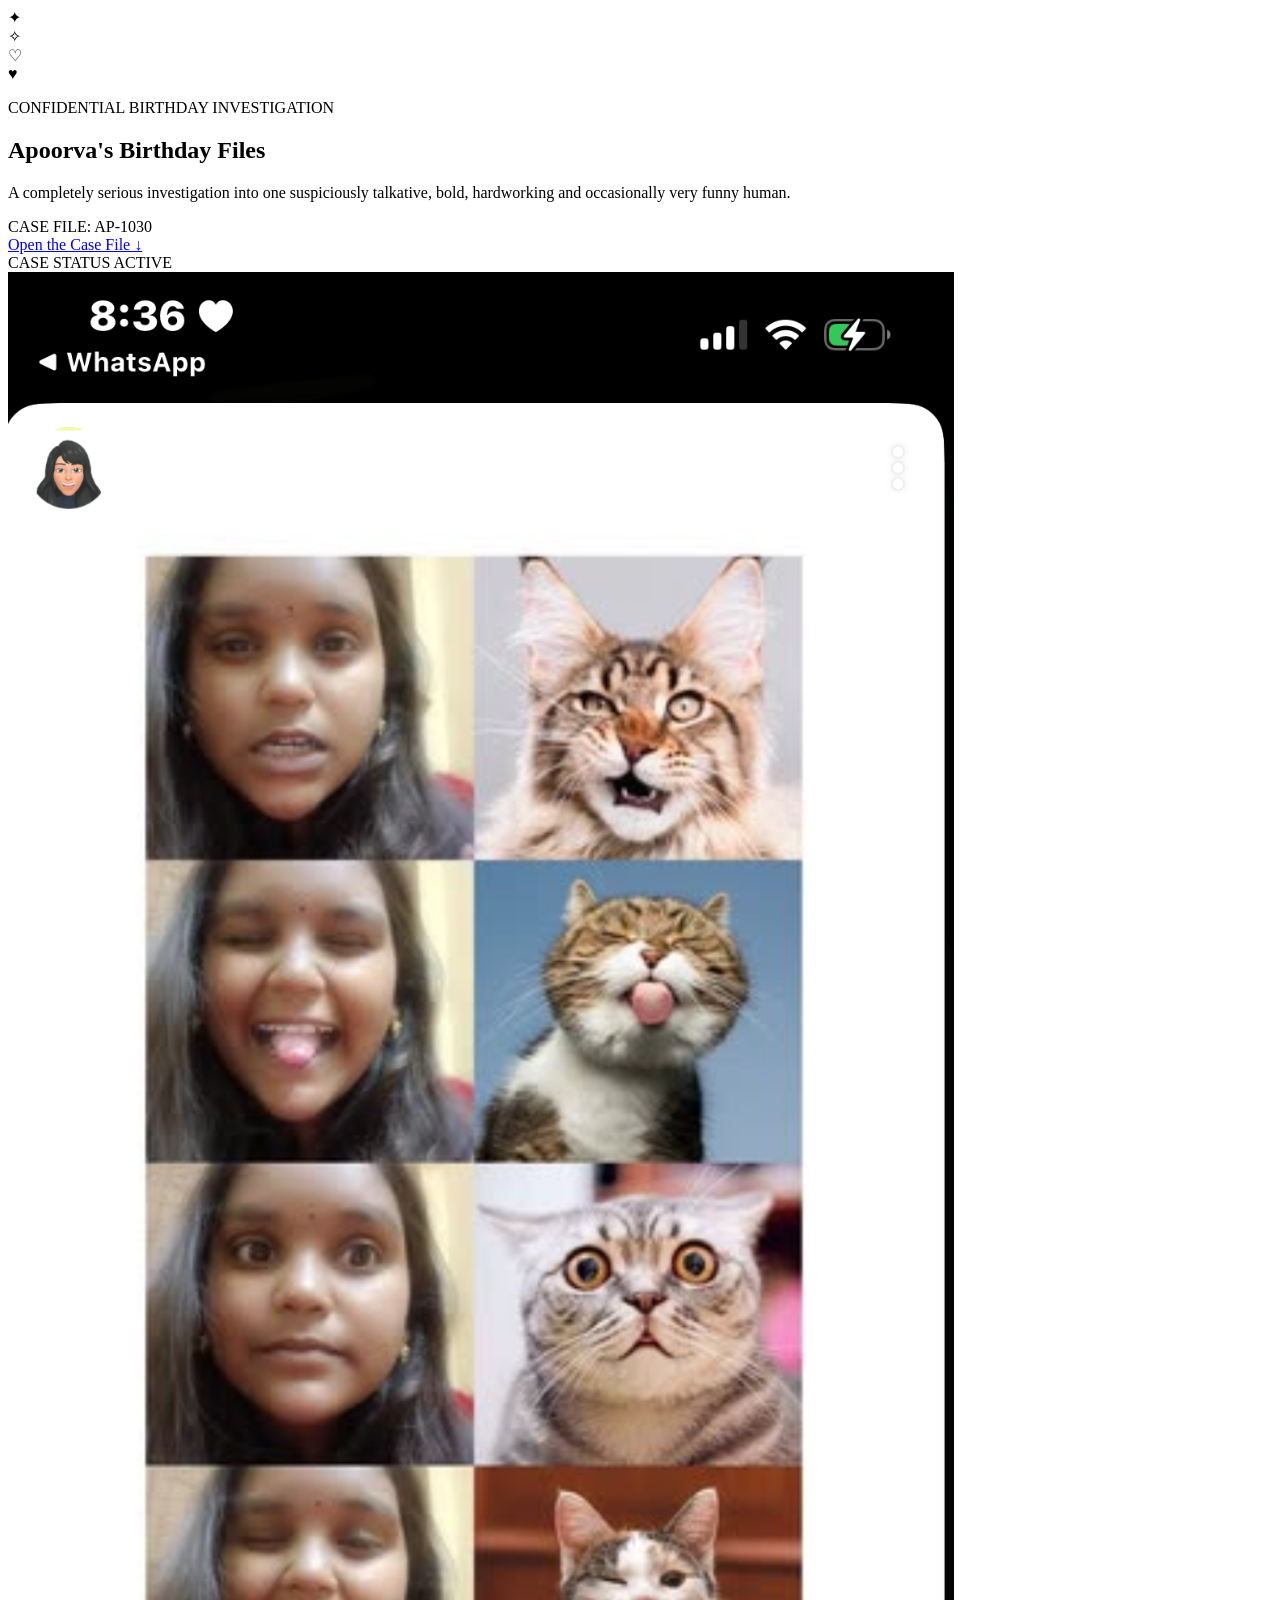
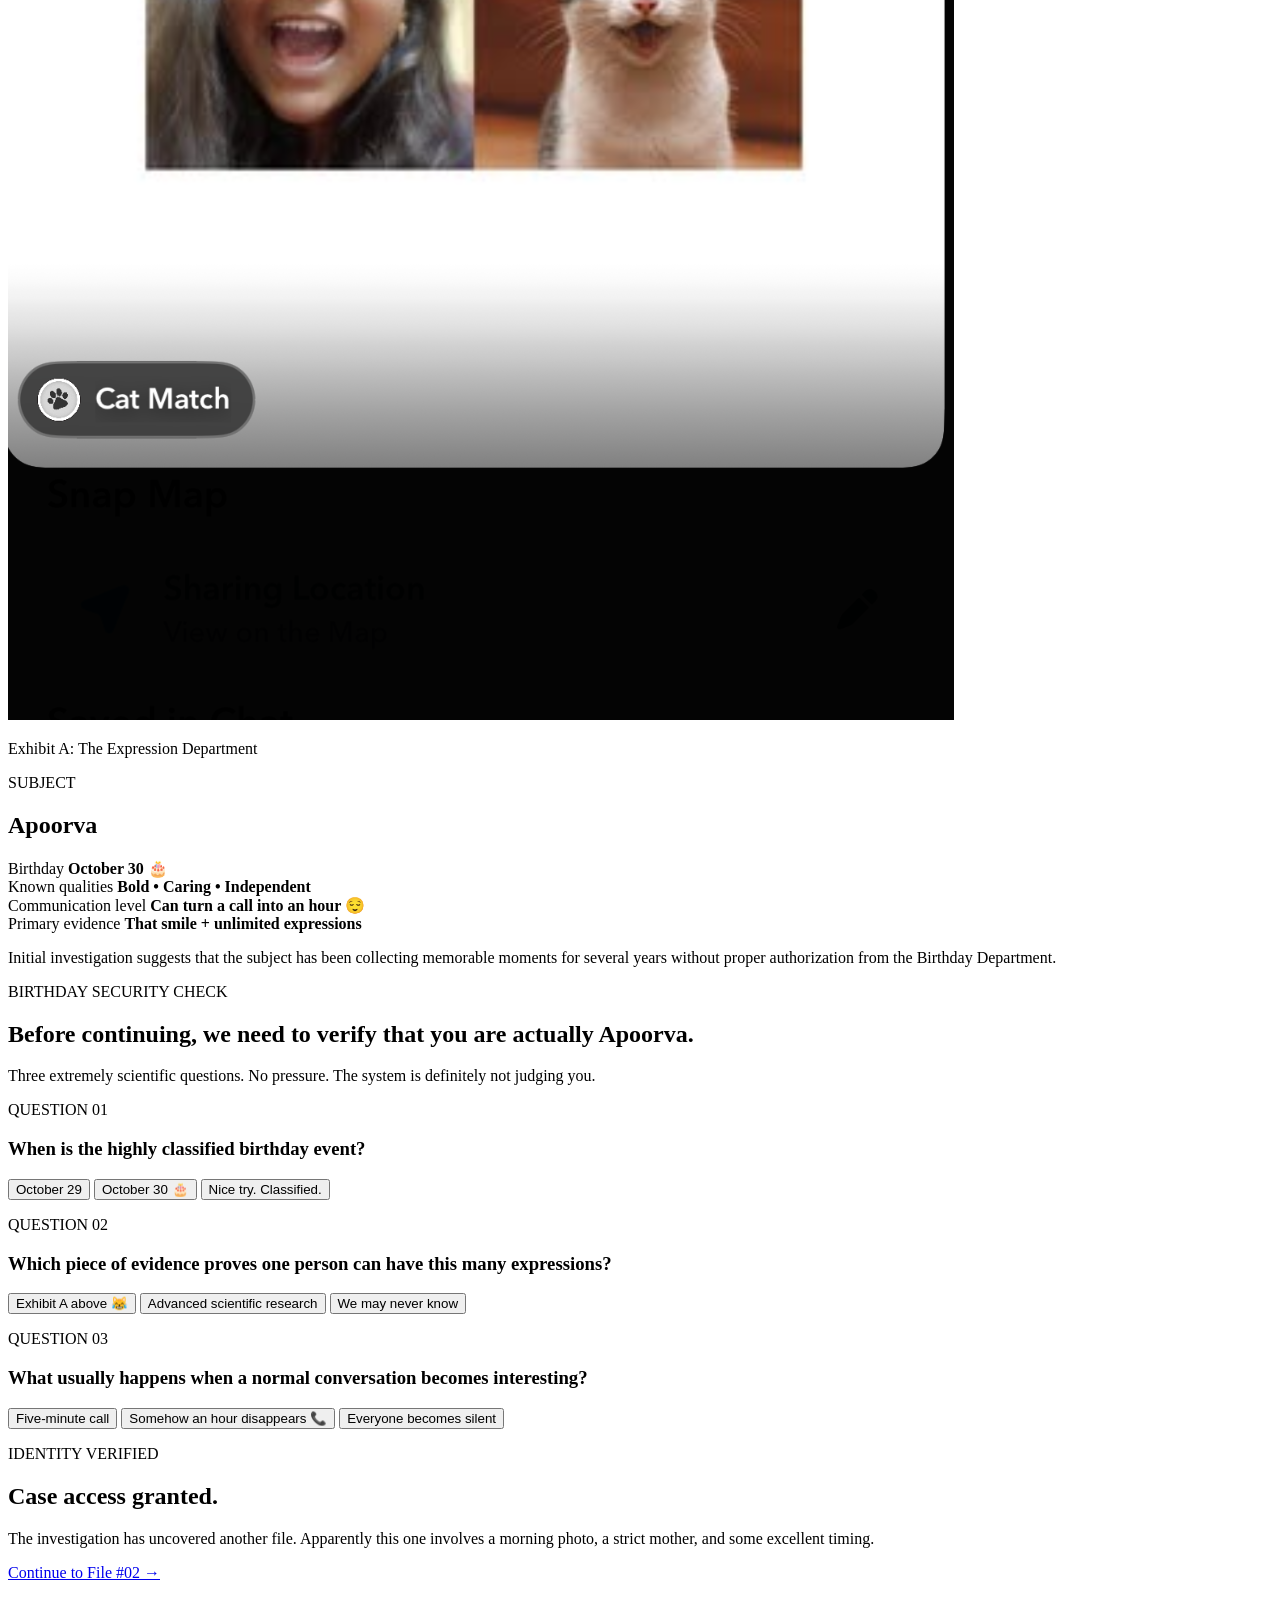
==== index.html @ f9c8892a "Create birthday surprise webpage for Apoorva This HTML file serves as a birthday surprise webpage fo" ====
<!DOCTYPE html>
<html lang="en">
<head>
  <meta charset="UTF-8">
  <meta name="viewport" content="width=device-width, initial-scale=1.0">
  <meta name="description" content="A birthday surprise for Apoorva">
  <title>Apoorva's Birthday Files</title>

  <link rel="stylesheet" href="css/style.css">
</head>

<body class="page-home">

  <!-- Floating background decorations -->
  <div class="floating-shape star star-1">✦</div>
  <div class="floating-shape star star-2">✧</div>
  <div class="floating-shape heart heart-1">♡</div>
  <div class="floating-shape heart heart-2">♥</div>

  <main class="page-wrapper">

    <!-- Intro -->
    <section class="hero">

      <p class="eyebrow">CONFIDENTIAL BIRTHDAY INVESTIGATION</p>

      <h1>
        Apoorva's
        <span>Birthday Files</span>
      </h1>

      <p class="hero-text">
        A completely serious investigation into one suspiciously
        talkative, bold, hardworking and occasionally very funny human.
      </p>

      <div class="case-number">
        CASE FILE: AP-1030
      </div>

      <a href="#case-start" class="primary-button">
        Open the Case File ↓
      </a>

    </section>


    <!-- Case card -->
    <section id="case-start" class="case-section">

      <div class="case-card">

        <div class="case-header">
          <span>CASE STATUS</span>
          <span class="status-badge">ACTIVE</span>
        </div>

        <div class="case-grid">

          <div class="evidence-photo">

            <div class="tape tape-left"></div>

            <img
              src="images/funny-expressions.png"
              alt="A collection of Apoorva's funny expressions"
            >

            <p class="photo-caption">
              Exhibit A: The Expression Department
            </p>

          </div>

          <div class="case-details">

            <p class="small-label">SUBJECT</p>
            <h2>Apoorva</h2>

            <div class="detail-row">
              <span>Birthday</span>
              <strong>October 30 🎂</strong>
            </div>

            <div class="detail-row">
              <span>Known qualities</span>
              <strong>Bold • Caring • Independent</strong>
            </div>

            <div class="detail-row">
              <span>Communication level</span>
              <strong>Can turn a call into an hour 😌</strong>
            </div>

            <div class="detail-row">
              <span>Primary evidence</span>
              <strong>That smile + unlimited expressions</strong>
            </div>

            <p class="case-note">
              Initial investigation suggests that the subject has been
              collecting memorable moments for several years without
              proper authorization from the Birthday Department.
            </p>

          </div>

        </div>

      </div>

    </section>


    <!-- Quiz -->
    <section class="quiz-section">

      <div class="section-heading">

        <p class="eyebrow">BIRTHDAY SECURITY CHECK</p>

        <h2>
          Before continuing, we need to verify that you are actually Apoorva.
        </h2>

        <p>
          Three extremely scientific questions. No pressure. The system is
          definitely not judging you.
        </p>

      </div>


      <!-- Question 1 -->
      <article class="question-card" data-question="1">

        <p class="question-number">QUESTION 01</p>

        <h3>When is the highly classified birthday event?</h3>

        <div class="answers">

          <button class="answer-btn" data-correct="false">
            October 29
          </button>

          <button class="answer-btn" data-correct="true">
            October 30 🎂
          </button>

          <button class="answer-btn" data-correct="false">
            Nice try. Classified.
          </button>

        </div>

        <p class="answer-response" aria-live="polite"></p>

      </article>


      <!-- Question 2 -->
      <article class="question-card" data-question="2">

        <p class="question-number">QUESTION 02</p>

        <h3>
          Which piece of evidence proves one person can have
          this many expressions?
        </h3>

        <div class="answers">

          <button class="answer-btn" data-correct="true">
            Exhibit A above 😹
          </button>

          <button class="answer-btn" data-correct="false">
            Advanced scientific research
          </button>

          <button class="answer-btn" data-correct="false">
            We may never know
          </button>

        </div>

        <p class="answer-response" aria-live="polite"></p>

      </article>


      <!-- Question 3 -->
      <article class="question-card" data-question="3">

        <p class="question-number">QUESTION 03</p>

        <h3>
          What usually happens when a normal conversation becomes interesting?
        </h3>

        <div class="answers">

          <button class="answer-btn" data-correct="false">
            Five-minute call
          </button>

          <button class="answer-btn" data-correct="true">
            Somehow an hour disappears 📞
          </button>

          <button class="answer-btn" data-correct="false">
            Everyone becomes silent
          </button>

        </div>

        <p class="answer-response" aria-live="polite"></p>

      </article>


      <!-- Completion -->
      <div class="quiz-complete" id="quizComplete">

        <div class="stamp">
          IDENTITY VERIFIED
        </div>

        <h2>Case access granted.</h2>

        <p>
          The investigation has uncovered another file.
          Apparently this one involves a morning photo,
          a strict mother, and some excellent timing.
        </p>

        <a href="page2.html" class="primary-button">
          Continue to File #02 →
        </a>

      </div>

    </section>

  </main>


  <footer>
    <p>Birthday Investigation Department • Case AP-1030</p>
  </footer>

  <script src="js/script.js"></script>

</body>
</html>
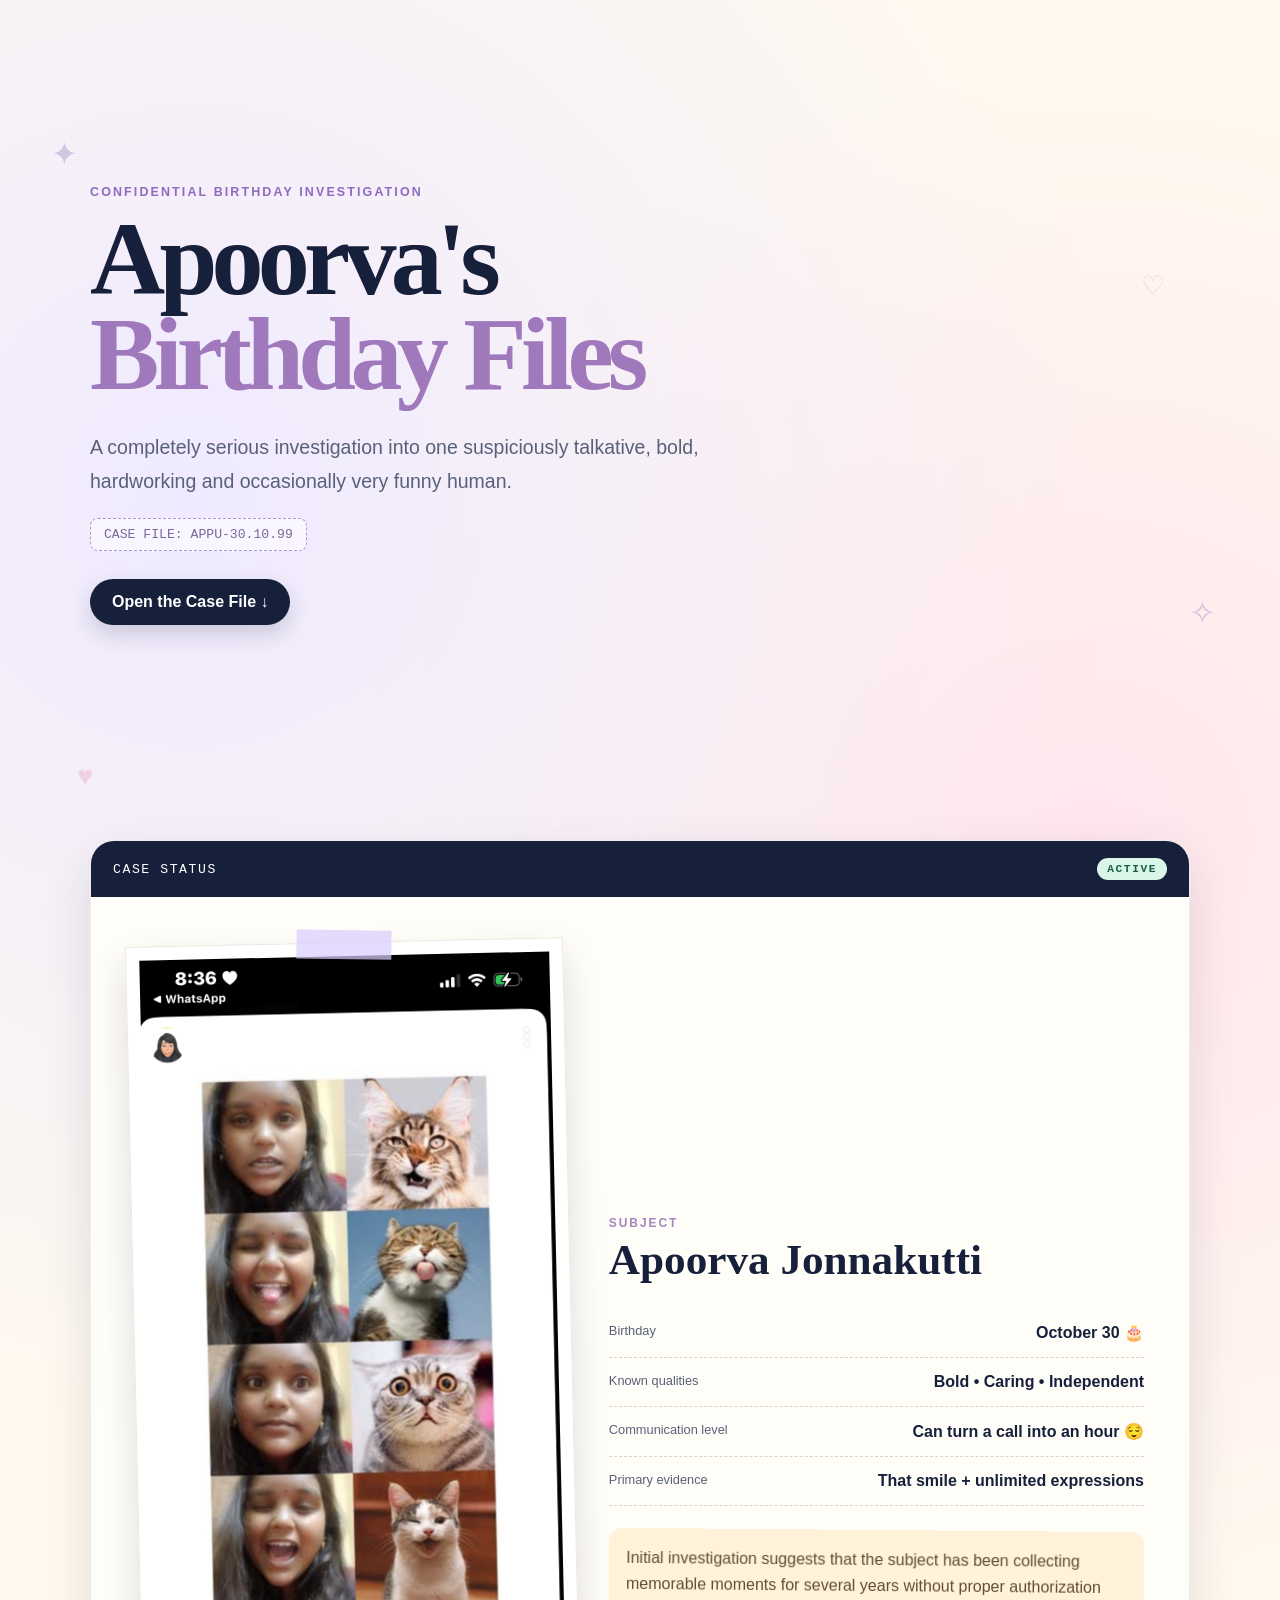
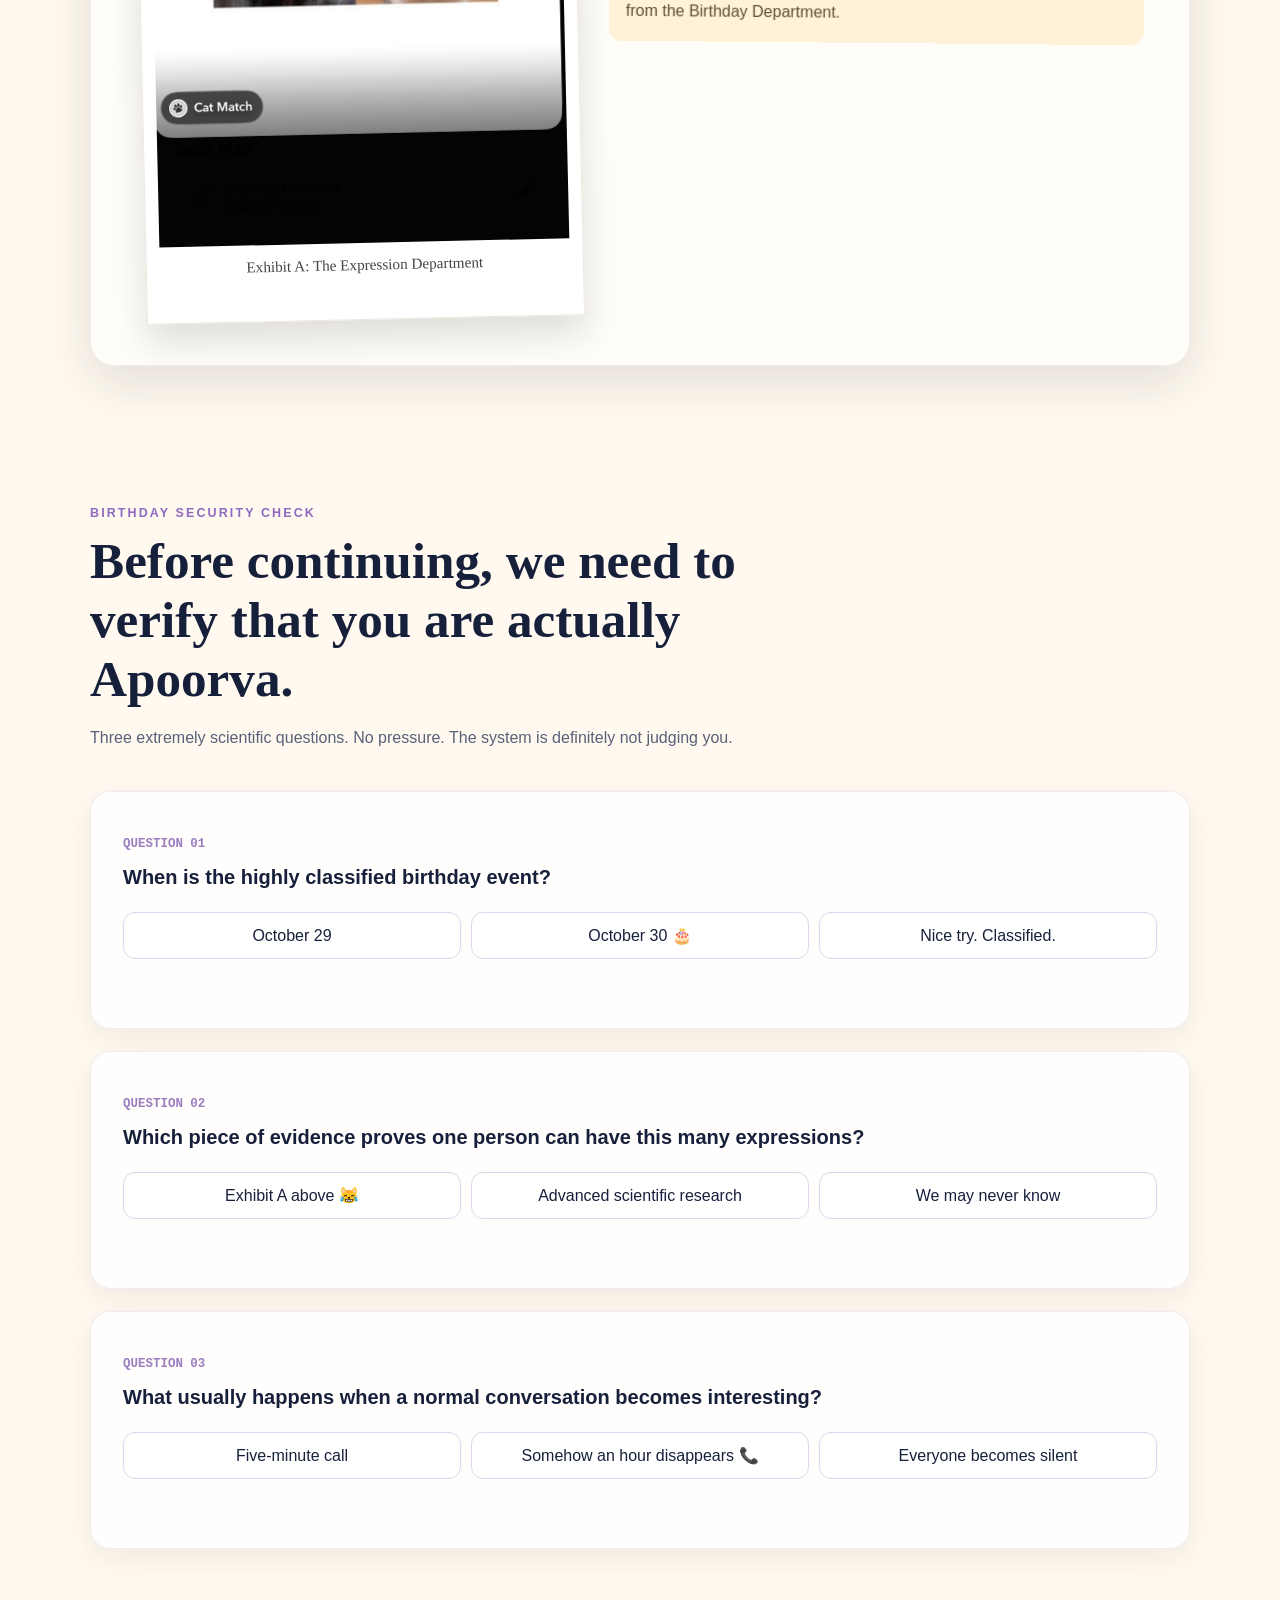
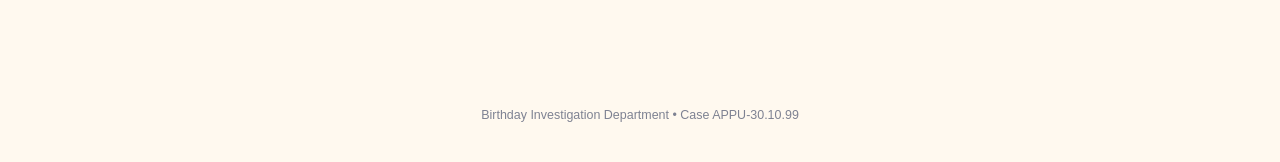
==== commit de1dbbdd: "Update birthday case details in index.html" ====
--- a/index.html
+++ b/index.html
@@ -35,7 +35,7 @@
       </p>
 
       <div class="case-number">
-        CASE FILE: AP-1030
+        CASE FILE: APPU-30.10.99
       </div>
 
       <a href="#case-start" class="primary-button">
@@ -75,7 +75,7 @@
           <div class="case-details">
 
             <p class="small-label">SUBJECT</p>
-            <h2>Apoorva</h2>
+            <h2>Apoorva Jonnakutti</h2>
 
             <div class="detail-row">
               <span>Birthday</span>
@@ -247,7 +247,7 @@
 
 
   <footer>
-    <p>Birthday Investigation Department • Case AP-1030</p>
+    <p>Birthday Investigation Department • Case APPU-30.10.99</p>
   </footer>
 
   <script src="js/script.js"></script>
--- a/css/style.css
+++ b/css/style.css
@@ -0,0 +1,2308 @@
+/* -------------------------------------------------
+   Apoorva Birthday Website
+   Shared Styles
+-------------------------------------------------- */
+
+:root {
+  --lavender: #dcd3ff;
+  --lavender-dark: #9f8ad4;
+  --cream: #fff9ef;
+  --blush: #ffd9e2;
+  --pink: #ef9fb7;
+  --midnight: #17203b;
+  --midnight-soft: #293451;
+  --paper: #fffdf8;
+  --white: #ffffff;
+  --text-soft: #596079;
+
+  --shadow:
+    0 18px 50px rgba(23, 32, 59, 0.12);
+
+  --radius: 24px;
+}
+
+
+/* Reset */
+
+* {
+  box-sizing: border-box;
+}
+
+html {
+  scroll-behavior: smooth;
+}
+
+body {
+  margin: 0;
+
+  font-family:
+    Inter,
+    -apple-system,
+    BlinkMacSystemFont,
+    "Segoe UI",
+    sans-serif;
+
+  background:
+    radial-gradient(circle at 15% 15%, #efeaff 0, transparent 30%),
+    radial-gradient(circle at 85% 25%, #ffe6ed 0, transparent 28%),
+    var(--cream);
+
+  color: var(--midnight);
+
+  min-height: 100vh;
+
+  overflow-x: hidden;
+}
+
+img {
+  max-width: 100%;
+  display: block;
+}
+
+
+/* -------------------------------------
+   General layout
+------------------------------------- */
+
+.page-wrapper {
+  width: min(1100px, calc(100% - 32px));
+
+  margin: 0 auto;
+}
+
+.eyebrow {
+  margin: 0 0 12px;
+
+  color: #8e6ac0;
+
+  font-size: 0.78rem;
+  font-weight: 800;
+
+  letter-spacing: 0.17em;
+}
+
+.primary-button {
+  display: inline-flex;
+
+  align-items: center;
+  justify-content: center;
+
+  padding: 14px 22px;
+
+  background: var(--midnight);
+  color: var(--white);
+
+  text-decoration: none;
+
+  border-radius: 999px;
+
+  font-weight: 700;
+
+  box-shadow:
+    0 9px 22px rgba(23, 32, 59, 0.18);
+
+  transition:
+    transform 0.2s ease,
+    box-shadow 0.2s ease;
+}
+
+.primary-button:hover {
+  transform: translateY(-2px);
+
+  box-shadow:
+    0 13px 27px rgba(23, 32, 59, 0.24);
+}
+
+
+/* -------------------------------------
+   Hero
+------------------------------------- */
+
+.hero {
+  min-height: 90vh;
+
+  display: flex;
+  flex-direction: column;
+
+  justify-content: center;
+
+  align-items: flex-start;
+
+  max-width: 760px;
+
+  padding: 70px 0;
+}
+
+.hero h1 {
+  margin: 0;
+
+  font-family:
+    Georgia,
+    "Times New Roman",
+    serif;
+
+  font-size: clamp(3rem, 10vw, 6.5rem);
+
+  line-height: 0.92;
+
+  letter-spacing: -0.055em;
+}
+
+.hero h1 span {
+  display: block;
+
+  color: #a079bd;
+}
+
+.hero-text {
+  max-width: 610px;
+
+  margin: 28px 0 20px;
+
+  color: var(--text-soft);
+
+  font-size: clamp(1rem, 2.7vw, 1.22rem);
+
+  line-height: 1.75;
+}
+
+.case-number {
+  display: inline-block;
+
+  margin-bottom: 28px;
+
+  padding: 8px 13px;
+
+  border: 1px dashed #ad98d5;
+
+  border-radius: 8px;
+
+  color: #7c679a;
+
+  background: rgba(255, 255, 255, 0.55);
+
+  font-family: monospace;
+
+  font-size: 0.82rem;
+}
+
+
+/* -------------------------------------
+   Case file
+------------------------------------- */
+
+.case-section {
+  padding: 30px 0 90px;
+}
+
+.case-card {
+  background: var(--paper);
+
+  border: 1px solid rgba(23, 32, 59, 0.07);
+
+  border-radius: var(--radius);
+
+  box-shadow: var(--shadow);
+
+  overflow: hidden;
+}
+
+.case-header {
+  display: flex;
+
+  justify-content: space-between;
+  align-items: center;
+
+  padding: 17px 22px;
+
+  background: var(--midnight);
+
+  color: white;
+
+  font-family: monospace;
+
+  font-size: 0.82rem;
+
+  letter-spacing: 0.12em;
+}
+
+.status-badge {
+  padding: 5px 10px;
+
+  border-radius: 999px;
+
+  background: #daf6e9;
+
+  color: #17603e;
+
+  font-size: 0.7rem;
+
+  font-weight: bold;
+}
+
+.case-grid {
+  display: grid;
+
+  grid-template-columns: 1fr;
+
+  gap: 35px;
+
+  padding: 28px;
+}
+
+
+/* Real uploaded image */
+
+.evidence-photo {
+  position: relative;
+
+  margin: 0 auto;
+
+  width: min(100%, 500px);
+
+  padding: 13px 13px 45px;
+
+  background: white;
+
+  border: 1px solid #eee9df;
+
+  box-shadow:
+    0 18px 35px rgba(28, 26, 45, 0.14);
+
+  transform: rotate(-1.3deg);
+}
+
+.evidence-photo img {
+  width: 100%;
+
+  height: auto;
+
+  /* Important: no cropping or face modification */
+  object-fit: contain;
+}
+
+.photo-caption {
+  margin: 13px 0 0;
+
+  text-align: center;
+
+  font-family:
+    "Comic Sans MS",
+    "Bradley Hand",
+    cursive;
+
+  color: #444;
+
+  font-size: 0.95rem;
+}
+
+.tape {
+  position: absolute;
+
+  z-index: 2;
+
+  width: 95px;
+  height: 29px;
+
+  background: rgba(219, 205, 255, 0.72);
+
+  top: -13px;
+}
+
+.tape-left {
+  left: 50%;
+
+  transform:
+    translateX(-50%)
+    rotate(2deg);
+}
+
+
+/* Details */
+
+.case-details {
+  display: flex;
+
+  flex-direction: column;
+
+  justify-content: center;
+}
+
+.small-label {
+  color: #a486bf;
+
+  font-size: 0.75rem;
+
+  font-weight: 800;
+
+  letter-spacing: 0.16em;
+
+  margin-bottom: 5px;
+}
+
+.case-details h2 {
+  margin: 0 0 24px;
+
+  font-family: Georgia, serif;
+
+  font-size: 2.7rem;
+}
+
+.detail-row {
+  display: flex;
+
+  flex-direction: column;
+
+  gap: 5px;
+
+  padding: 15px 0;
+
+  border-bottom: 1px dashed #d9d3c9;
+}
+
+.detail-row span {
+  color: var(--text-soft);
+
+  font-size: 0.8rem;
+}
+
+.detail-row strong {
+  font-size: 1rem;
+}
+
+.case-note {
+  margin-top: 24px;
+
+  padding: 17px;
+
+  background: #fff2d8;
+
+  border-radius: 13px;
+
+  color: #604e36;
+
+  line-height: 1.65;
+
+  transform: rotate(0.5deg);
+}
+
+
+/* -------------------------------------
+   Quiz
+------------------------------------- */
+
+.quiz-section {
+  padding: 50px 0 100px;
+}
+
+.section-heading {
+  max-width: 740px;
+
+  margin-bottom: 40px;
+}
+
+.section-heading h2 {
+  margin: 0;
+
+  font-family: Georgia, serif;
+
+  font-size: clamp(2rem, 5vw, 3.2rem);
+
+  line-height: 1.15;
+}
+
+.section-heading > p:last-child {
+  color: var(--text-soft);
+
+  line-height: 1.65;
+}
+
+.question-card {
+  margin: 22px 0;
+
+  padding: 26px;
+
+  border-radius: 20px;
+
+  background: rgba(255, 255, 255, 0.82);
+
+  border: 1px solid rgba(143, 118, 184, 0.14);
+
+  box-shadow:
+    0 9px 30px rgba(23, 32, 59, 0.07);
+}
+
+.question-number {
+  color: #9b7dc0;
+
+  font-family: monospace;
+
+  font-weight: bold;
+
+  font-size: 0.78rem;
+}
+
+.question-card h3 {
+  margin: 8px 0 20px;
+
+  font-size: 1.25rem;
+
+  line-height: 1.45;
+}
+
+.answers {
+  display: grid;
+
+  gap: 10px;
+}
+
+.answer-btn {
+  width: 100%;
+
+  padding: 13px 15px;
+
+  background: var(--white);
+
+  border:
+    1px solid #ded6ec;
+
+  border-radius: 12px;
+
+  color: var(--midnight);
+
+  font: inherit;
+
+  text-align: left;
+
+  cursor: pointer;
+
+  transition:
+    background 0.2s ease,
+    transform 0.2s ease,
+    border-color 0.2s ease;
+}
+
+.answer-btn:hover {
+  transform: translateX(3px);
+
+  border-color: #aa90ce;
+
+  background: #faf7ff;
+}
+
+.answer-btn.correct {
+  background: #e6f7ee;
+
+  border-color: #75b995;
+
+  color: #246347;
+}
+
+.answer-btn.wrong {
+  background: #fff0f1;
+
+  border-color: #dd9da4;
+
+  color: #8e414a;
+}
+
+.answer-btn:disabled {
+  cursor: default;
+
+  opacity: 0.85;
+}
+
+.answer-response {
+  min-height: 23px;
+
+  margin: 14px 0 0;
+
+  color: #755b92;
+
+  font-size: 0.9rem;
+
+  font-weight: 600;
+}
+
+
+/* -------------------------------------
+   Completion box
+------------------------------------- */
+
+.quiz-complete {
+  display: none;
+
+  margin-top: 45px;
+
+  padding: 35px;
+
+  text-align: center;
+
+  background:
+    linear-gradient(
+      145deg,
+      #f1e9ff,
+      #ffe4eb
+    );
+
+  border-radius: 24px;
+
+  box-shadow: var(--shadow);
+}
+
+.quiz-complete.visible {
+  display: block;
+
+  animation: reveal 0.6s ease both;
+}
+
+.quiz-complete h2 {
+  margin: 20px 0 10px;
+
+  font-family: Georgia, serif;
+
+  font-size: 2rem;
+}
+
+.quiz-complete p {
+  max-width: 600px;
+
+  margin: 0 auto 24px;
+
+  color: var(--text-soft);
+
+  line-height: 1.7;
+}
+
+.stamp {
+  display: inline-block;
+
+  padding: 9px 15px;
+
+  border: 3px solid #916eb2;
+
+  color: #916eb2;
+
+  font-weight: 900;
+
+  letter-spacing: 0.09em;
+
+  transform: rotate(-3deg);
+}
+
+
+/* -------------------------------------
+   Floating decorations
+------------------------------------- */
+
+.floating-shape {
+  position: fixed;
+
+  z-index: -1;
+
+  opacity: 0.35;
+
+  pointer-events: none;
+
+  animation:
+    float 7s ease-in-out infinite;
+}
+
+.star {
+  color: #9279c2;
+
+  font-size: 2rem;
+}
+
+.heart {
+  color: #e39ab0;
+
+  font-size: 1.7rem;
+}
+
+.star-1 {
+  top: 15%;
+  left: 4%;
+}
+
+.star-2 {
+  top: 66%;
+  right: 5%;
+
+  animation-delay: 1.5s;
+}
+
+.heart-1 {
+  top: 30%;
+  right: 9%;
+
+  animation-delay: 0.8s;
+}
+
+.heart-2 {
+  bottom: 12%;
+  left: 6%;
+
+  animation-delay: 2s;
+}
+
+
+/* -------------------------------------
+   Footer
+------------------------------------- */
+
+footer {
+  padding: 24px;
+
+  text-align: center;
+
+  color: #7e8292;
+
+  font-size: 0.78rem;
+}
+
+
+/* -------------------------------------
+   Animation
+------------------------------------- */
+
+@keyframes float {
+
+  0%,
+  100% {
+    transform: translateY(0) rotate(0deg);
+  }
+
+  50% {
+    transform: translateY(-13px) rotate(4deg);
+  }
+}
+
+@keyframes reveal {
+
+  from {
+    opacity: 0;
+
+    transform: translateY(18px);
+  }
+
+  to {
+    opacity: 1;
+
+    transform: translateY(0);
+  }
+}
+
+
+/* -------------------------------------
+   Desktop
+------------------------------------- */
+
+@media (min-width: 800px) {
+
+  .case-grid {
+    grid-template-columns:
+      minmax(0, 0.9fr)
+      minmax(0, 1.1fr);
+
+    padding: 45px;
+  }
+
+  .detail-row {
+    flex-direction: row;
+
+    justify-content: space-between;
+
+    gap: 30px;
+  }
+
+  .detail-row strong {
+    text-align: right;
+  }
+
+  .question-card {
+    padding: 32px;
+  }
+
+  .answers {
+    grid-template-columns:
+      repeat(3, 1fr);
+  }
+
+  .answer-btn {
+    text-align: center;
+  }
+}
+
+
+/* -------------------------------------
+   Small phones
+------------------------------------- */
+
+@media (max-width: 480px) {
+
+  .page-wrapper {
+    width: min(
+      100% - 22px,
+      1100px
+    );
+  }
+
+  .hero {
+    min-height: 82vh;
+
+    padding: 45px 6px;
+  }
+
+  .case-grid {
+    padding: 19px;
+  }
+
+  .question-card {
+    padding: 20px;
+  }
+
+  .quiz-complete {
+    padding: 26px 18px;
+  }
+}
+
+
+/* -------------------------------------
+   Accessibility
+------------------------------------- */
+
+@media (prefers-reduced-motion: reduce) {
+
+  html {
+    scroll-behavior: auto;
+  }
+
+  *,
+  *::before,
+  *::after {
+    animation-duration: 0.001ms !important;
+    animation-iteration-count: 1 !important;
+
+    transition-duration: 0.001ms !important;
+  }
+}
+
+
+/* =================================================
+   PAGE 2 — THE MORNING PHOTO CASE
+================================================= */
+
+.memory-nav {
+  display: flex;
+  justify-content: space-between;
+  align-items: center;
+
+  padding: 25px 0;
+
+  font-size: 0.78rem;
+  font-weight: 800;
+  letter-spacing: 0.08em;
+}
+
+.memory-nav a {
+  color: var(--midnight);
+  text-decoration: none;
+}
+
+.memory-nav span {
+  color: #9a82b7;
+  font-family: monospace;
+}
+
+
+/* Hero */
+
+.memory-hero {
+  max-width: 780px;
+
+  padding:
+    80px 0
+    65px;
+}
+
+.memory-hero h1 {
+  margin: 0;
+
+  font-family:
+    Georgia,
+    "Times New Roman",
+    serif;
+
+  font-size:
+    clamp(3rem, 9vw, 6rem);
+
+  line-height: 0.95;
+
+  letter-spacing: -0.05em;
+}
+
+.memory-hero h1 span {
+  display: block;
+
+  color: #c7859c;
+}
+
+.memory-intro {
+  max-width: 650px;
+
+  margin-top: 27px;
+
+  color: var(--text-soft);
+
+  font-size: 1.08rem;
+
+  line-height: 1.8;
+}
+
+
+/* Morning case */
+
+.morning-case {
+  display: grid;
+
+  grid-template-columns: 1fr;
+
+  gap: 45px;
+
+  padding:
+    35px
+    0
+    90px;
+}
+
+
+/* Photo */
+
+.morning-photo-wrap {
+  position: relative;
+
+  display: flex;
+
+  justify-content: center;
+
+  align-items: flex-start;
+}
+
+.evidence-tag {
+  position: absolute;
+
+  z-index: 4;
+
+  top: -17px;
+  right: 8%;
+
+  padding:
+    8px
+    13px;
+
+  background: #ffd8df;
+
+  border:
+    2px solid #d48da0;
+
+  color: #8a4659;
+
+  font-family: monospace;
+
+  font-size: 0.75rem;
+
+  font-weight: bold;
+
+  letter-spacing: 0.08em;
+
+  transform:
+    rotate(5deg);
+}
+
+.morning-polaroid {
+  width:
+    min(100%, 470px);
+
+  padding:
+    14px
+    14px
+    48px;
+
+  background:
+    var(--white);
+
+  border:
+    1px solid #eee;
+
+  box-shadow:
+    0 22px 45px
+    rgba(20, 24, 45, 0.16);
+
+  transform:
+    rotate(-2deg);
+}
+
+.morning-polaroid img {
+  width: 100%;
+
+  height: auto;
+
+  display: block;
+
+  object-fit: contain;
+}
+
+.morning-polaroid p {
+  margin:
+    16px
+    5px
+    0;
+
+  text-align: center;
+
+  color: #555;
+
+  font-family:
+    "Comic Sans MS",
+    "Bradley Hand",
+    cursive;
+
+  font-size: 0.95rem;
+}
+
+
+/* Story */
+
+.morning-story {
+  display: flex;
+
+  flex-direction: column;
+
+  justify-content: center;
+
+  max-width: 610px;
+}
+
+.story-label {
+  margin-bottom: 8px;
+
+  color: #9b7aba;
+
+  font-family: monospace;
+
+  font-size: 0.77rem;
+
+  font-weight: bold;
+
+  letter-spacing: 0.15em;
+}
+
+.morning-story h2 {
+  margin:
+    0
+    0
+    24px;
+
+  font-family: Georgia, serif;
+
+  font-size:
+    clamp(2rem, 5vw, 3.1rem);
+
+  line-height: 1.12;
+}
+
+.morning-story > p {
+  margin:
+    0
+    0
+    17px;
+
+  color: #4e556a;
+
+  line-height: 1.8;
+}
+
+.story-highlight {
+  margin:
+    8px
+    0
+    22px;
+
+  padding:
+    17px
+    19px;
+
+  background:
+    #fff0c8;
+
+  border-left:
+    4px solid #e4b654;
+
+  color: #665127;
+
+  font-weight: 700;
+
+  line-height: 1.55;
+
+  transform:
+    rotate(-0.4deg);
+}
+
+
+/* Investigator notes */
+
+.detective-notes {
+  padding:
+    40px
+    0
+    90px;
+}
+
+.notes-grid {
+  display: grid;
+
+  grid-template-columns: 1fr;
+
+  gap: 18px;
+}
+
+.note-card {
+  padding: 24px;
+
+  background:
+    rgba(255, 255, 255, 0.82);
+
+  border:
+    1px solid
+    rgba(117, 93, 149, 0.12);
+
+  border-radius: 18px;
+
+  box-shadow:
+    0 10px 30px
+    rgba(23, 32, 59, 0.06);
+}
+
+.note-icon {
+  display: block;
+
+  margin-bottom: 13px;
+
+  font-size: 1.8rem;
+}
+
+.note-card h3 {
+  margin:
+    0
+    0
+    8px;
+
+  font-family:
+    Georgia,
+    serif;
+
+  font-size: 1.25rem;
+}
+
+.note-card p {
+  margin: 0;
+
+  color: var(--text-soft);
+
+  line-height: 1.65;
+}
+
+
+/* Quote */
+
+.memory-quote {
+  max-width: 820px;
+
+  margin:
+    30px auto
+    100px;
+
+  padding:
+    45px 28px;
+
+  text-align: center;
+
+  border-top:
+    1px solid #d7cde5;
+
+  border-bottom:
+    1px solid #d7cde5;
+}
+
+.memory-quote p {
+  margin:
+    0
+    0
+    15px;
+
+  font-family:
+    Georgia,
+    serif;
+
+  font-size:
+    clamp(1.5rem, 4vw, 2.2rem);
+
+  font-style: italic;
+
+  line-height: 1.45;
+
+  color: #4d4160;
+}
+
+.memory-quote span {
+  color: #9a8ba8;
+
+  font-size: 0.8rem;
+
+  letter-spacing: 0.08em;
+}
+
+
+/* Page transition */
+
+.case-transition {
+  max-width: 760px;
+
+  margin:
+    0 auto
+    100px;
+
+  padding: 40px;
+
+  text-align: center;
+
+  background:
+    linear-gradient(
+      140deg,
+      #eee7ff,
+      #ffe5eb
+    );
+
+  border-radius:
+    26px;
+
+  box-shadow:
+    var(--shadow);
+}
+
+.case-transition h2 {
+  margin:
+    5px
+    0
+    14px;
+
+  font-family:
+    Georgia,
+    serif;
+
+  font-size:
+    clamp(1.8rem, 5vw, 2.8rem);
+}
+
+.case-transition p:not(.eyebrow) {
+  max-width: 610px;
+
+  margin:
+    0 auto
+    25px;
+
+  color: var(--text-soft);
+
+  line-height: 1.7;
+}
+
+
+/* Desktop */
+
+@media (min-width: 850px) {
+
+  .morning-case {
+    grid-template-columns:
+      minmax(0, 0.9fr)
+      minmax(0, 1.1fr);
+
+    gap: 75px;
+
+    align-items: center;
+  }
+
+  .notes-grid {
+    grid-template-columns:
+      repeat(3, 1fr);
+  }
+}
+
+
+/* Mobile */
+
+@media (max-width: 480px) {
+
+  .memory-nav {
+    padding:
+      18px
+      3px;
+  }
+
+  .memory-nav span {
+    font-size: 0.68rem;
+  }
+
+  .memory-hero {
+    padding:
+      55px
+      4px
+      45px;
+  }
+
+  .morning-case {
+    padding-bottom:
+      65px;
+  }
+
+  .case-transition {
+    padding:
+      30px
+      19px;
+  }
+
+}
+
+
+/* =================================================
+   PAGE 3 — FROM FACEBOOK TO REAL LIFE
+================================================= */
+
+.real-life-hero {
+  max-width: 820px;
+
+  padding:
+    85px 0
+    75px;
+}
+
+.real-life-hero h1 {
+  margin: 0;
+
+  font-family:
+    Georgia,
+    "Times New Roman",
+    serif;
+
+  font-size:
+    clamp(3rem, 9vw, 6.2rem);
+
+  line-height: 0.95;
+
+  letter-spacing: -0.05em;
+}
+
+.real-life-hero h1 span {
+  display: block;
+
+  color: #9c82bf;
+}
+
+.real-life-hero > p:last-child {
+  max-width: 680px;
+
+  margin-top: 28px;
+
+  color: var(--text-soft);
+
+  font-size: 1.08rem;
+
+  line-height: 1.8;
+}
+
+
+/* Main friendship story */
+
+.friendship-story {
+  display: grid;
+
+  grid-template-columns: 1fr;
+
+  gap: 55px;
+
+  padding:
+    30px 0
+    100px;
+}
+
+.story-copy {
+  display: flex;
+
+  flex-direction: column;
+
+  justify-content: center;
+}
+
+.story-copy h2 {
+  margin:
+    0
+    0
+    23px;
+
+  font-family:
+    Georgia,
+    serif;
+
+  font-size:
+    clamp(2rem, 5vw, 3.2rem);
+
+  line-height: 1.15;
+}
+
+.story-copy > p {
+  margin:
+    0
+    0
+    17px;
+
+  color: #52596c;
+
+  line-height: 1.8;
+}
+
+
+/* Meeting photos */
+
+.meeting-stack {
+  position: relative;
+
+  min-height: 650px;
+}
+
+.scrap-photo {
+  position: absolute;
+
+  width:
+    min(75%, 360px);
+
+  margin: 0;
+
+  padding:
+    12px
+    12px
+    42px;
+
+  background: white;
+
+  border:
+    1px solid #eee8df;
+
+  box-shadow:
+    0 19px 40px
+    rgba(20, 25, 45, 0.15);
+}
+
+.scrap-photo img {
+  width: 100%;
+
+  height: auto;
+
+  object-fit: contain;
+
+  display: block;
+}
+
+.scrap-photo figcaption {
+  margin-top: 13px;
+
+  color: #555;
+
+  text-align: center;
+
+  font-family:
+    "Comic Sans MS",
+    "Bradley Hand",
+    cursive;
+
+  font-size: 0.88rem;
+
+  line-height: 1.4;
+}
+
+.tilt-left {
+  top: 0;
+  left: 2%;
+
+  transform:
+    rotate(-4deg);
+}
+
+.tilt-right {
+  right: 2%;
+  bottom: 0;
+
+  transform:
+    rotate(4deg);
+}
+
+
+/* Memory fragments */
+
+.memory-fragments {
+  padding:
+    40px 0
+    100px;
+}
+
+.fragment-grid {
+  display: grid;
+
+  grid-template-columns: 1fr;
+
+  gap: 18px;
+}
+
+.memory-fragment {
+  padding: 27px;
+
+  background:
+    rgba(255, 255, 255, 0.82);
+
+  border:
+    1px solid
+    rgba(126, 103, 160, 0.12);
+
+  border-radius: 20px;
+
+  box-shadow:
+    0 10px 30px
+    rgba(22, 30, 55, 0.06);
+}
+
+.fragment-icon {
+  display: inline-flex;
+
+  width: 47px;
+  height: 47px;
+
+  align-items: center;
+  justify-content: center;
+
+  margin-bottom: 15px;
+
+  border-radius: 50%;
+
+  background: #eee7ff;
+
+  font-size: 1.4rem;
+}
+
+.memory-fragment h3 {
+  margin:
+    0
+    0
+    12px;
+
+  font-family:
+    Georgia,
+    serif;
+
+  font-size: 1.35rem;
+}
+
+.memory-fragment p {
+  margin:
+    0
+    0
+    10px;
+
+  color: var(--text-soft);
+
+  line-height: 1.7;
+}
+
+
+/* Creative memory */
+
+.creative-memory {
+  display: grid;
+
+  grid-template-columns: 1fr;
+
+  gap: 45px;
+
+  align-items: center;
+
+  padding:
+    40px 0
+    105px;
+}
+
+.creative-image {
+  display: flex;
+
+  justify-content: center;
+}
+
+.drawing-frame {
+  margin: 0;
+
+  width:
+    min(100%, 620px);
+
+  padding: 18px;
+
+  background:
+    #fffdf8;
+
+  border:
+    1px solid #eae1d7;
+
+  box-shadow:
+    0 20px 45px
+    rgba(27, 30, 50, 0.12);
+
+  transform:
+    rotate(-1deg);
+}
+
+.drawing-frame img {
+  width: 100%;
+
+  height: auto;
+
+  display: block;
+
+  object-fit: contain;
+}
+
+.creative-copy h2 {
+  margin:
+    5px
+    0
+    18px;
+
+  font-family:
+    Georgia,
+    serif;
+
+  font-size:
+    clamp(2rem, 5vw, 3rem);
+}
+
+.creative-copy p:not(.eyebrow) {
+  color: var(--text-soft);
+
+  line-height: 1.75;
+}
+
+
+/* Casual gallery */
+
+.casual-gallery {
+  padding:
+    45px 0
+    110px;
+}
+
+.casual-grid {
+  display: grid;
+
+  grid-template-columns: 1fr;
+
+  gap: 25px;
+}
+
+.gallery-card {
+  margin: 0;
+
+  overflow: hidden;
+
+  background: white;
+
+  border-radius: 20px;
+
+  border:
+    1px solid #eee9e0;
+
+  box-shadow:
+    0 15px 35px
+    rgba(23, 32, 59, 0.09);
+}
+
+.gallery-card img {
+  width: 100%;
+
+  height: auto;
+
+  display: block;
+
+  object-fit: contain;
+
+  background: #f7f4ed;
+}
+
+.gallery-card figcaption {
+  padding:
+    17px
+    18px
+    20px;
+
+  color: #62687b;
+
+  font-size: 0.9rem;
+
+  line-height: 1.55;
+}
+
+
+/* Final page transition */
+
+.final-transition {
+  background:
+    linear-gradient(
+      145deg,
+      #e9e2ff,
+      #ffe7ec,
+      #fff6df
+    );
+}
+
+
+/* Desktop */
+
+@media (min-width: 850px) {
+
+  .friendship-story {
+    grid-template-columns:
+      minmax(0, 1fr)
+      minmax(0, 1fr);
+
+    gap: 75px;
+
+    align-items: center;
+  }
+
+  .fragment-grid {
+    grid-template-columns:
+      repeat(3, 1fr);
+  }
+
+  .creative-memory {
+    grid-template-columns:
+      1.15fr
+      0.85fr;
+
+    gap: 70px;
+  }
+
+  .casual-grid {
+    grid-template-columns:
+      repeat(2, 1fr);
+  }
+
+}
+
+
+/* Mobile */
+
+@media (max-width: 600px) {
+
+  .real-life-hero {
+    padding:
+      55px 3px
+      50px;
+  }
+
+  .meeting-stack {
+    min-height: auto;
+
+    display: flex;
+
+    flex-direction: column;
+
+    gap: 25px;
+  }
+
+  .scrap-photo {
+    position: relative;
+
+    width: 88%;
+
+    margin: 0 auto;
+  }
+
+  .tilt-left,
+  .tilt-right {
+    top: auto;
+    left: auto;
+    right: auto;
+    bottom: auto;
+  }
+
+  .tilt-left {
+    transform:
+      rotate(-2deg);
+  }
+
+  .tilt-right {
+    transform:
+      rotate(2deg);
+  }
+
+}
+
+
+/* =================================================
+   PAGE 4 — A LETTER FOR APOORVA
+================================================= */
+
+.page-letter {
+  background:
+    radial-gradient(
+      circle at 10% 12%,
+      #eee8ff 0,
+      transparent 28%
+    ),
+    radial-gradient(
+      circle at 90% 30%,
+      #ffe6ec 0,
+      transparent 30%
+    ),
+    radial-gradient(
+      circle at 45% 88%,
+      #fff0d9 0,
+      transparent 28%
+    ),
+    var(--cream);
+}
+
+
+/* Hero */
+
+.letter-hero {
+  max-width: 820px;
+
+  padding:
+    85px 0
+    75px;
+}
+
+.letter-hero h1 {
+  margin: 0;
+
+  font-family:
+    Georgia,
+    "Times New Roman",
+    serif;
+
+  font-size:
+    clamp(3.2rem, 10vw, 6.5rem);
+
+  line-height: 0.94;
+
+  letter-spacing: -0.055em;
+}
+
+.letter-hero h1 span {
+  display: block;
+
+  color: #c47f99;
+}
+
+.letter-hero > p:last-child {
+  max-width: 620px;
+
+  margin-top: 28px;
+
+  color: var(--text-soft);
+
+  font-size: 1.08rem;
+
+  line-height: 1.8;
+}
+
+
+/* Opening photos */
+
+.final-gallery {
+  display: grid;
+
+  grid-template-columns: 1fr;
+
+  gap: 28px;
+
+  max-width: 950px;
+
+  margin:
+    0 auto
+    110px;
+
+  align-items: center;
+}
+
+.final-photo {
+  margin: 0;
+
+  padding:
+    12px
+    12px
+    42px;
+
+  background: white;
+
+  border:
+    1px solid #ece6dd;
+
+  box-shadow:
+    0 20px 45px
+    rgba(28, 27, 48, 0.13);
+}
+
+.final-photo img {
+  width: 100%;
+
+  height: auto;
+
+  object-fit: contain;
+
+  display: block;
+}
+
+.final-photo figcaption {
+  margin-top: 13px;
+
+  text-align: center;
+
+  color: #60606a;
+
+  font-family:
+    "Comic Sans MS",
+    "Bradley Hand",
+    cursive;
+
+  font-size: 0.9rem;
+}
+
+.photo-a {
+  transform:
+    rotate(-2deg);
+}
+
+.photo-b {
+  transform:
+    rotate(2deg);
+}
+
+.photo-c {
+  transform:
+    rotate(-1deg);
+}
+
+
+/* Letter paper */
+
+.letter-paper {
+  position: relative;
+
+  max-width: 820px;
+
+  margin:
+    0 auto
+    110px;
+
+  padding:
+    55px
+    32px;
+
+  background:
+    #fffdf8;
+
+  border:
+    1px solid #eee4d8;
+
+  border-radius: 6px;
+
+  box-shadow:
+    0 25px 60px
+    rgba(35, 31, 52, 0.12);
+}
+
+.letter-paper::before {
+  content: "";
+
+  position: absolute;
+
+  inset: 14px;
+
+  border:
+    1px solid
+    rgba(177, 150, 189, 0.18);
+
+  pointer-events: none;
+}
+
+.letter-date {
+  margin-bottom: 30px;
+
+  text-align: right;
+
+  color: #9a869f;
+
+  font-family:
+    Georgia,
+    serif;
+
+  font-style: italic;
+}
+
+.letter-paper h2 {
+  margin:
+    0
+    0
+    27px;
+
+  font-family:
+    Georgia,
+    serif;
+
+  font-size:
+    clamp(2rem, 5vw, 3rem);
+}
+
+.letter-paper > p {
+  position: relative;
+
+  margin:
+    0
+    0
+    20px;
+
+  color: #4d5262;
+
+  font-family:
+    Georgia,
+    "Times New Roman",
+    serif;
+
+  font-size:
+    1.04rem;
+
+  line-height: 1.9;
+}
+
+.letter-signoff {
+  position: relative;
+
+  display: flex;
+
+  flex-direction: column;
+
+  gap: 6px;
+
+  margin-top: 40px;
+
+  color: #8d6981;
+
+  font-family:
+    Georgia,
+    serif;
+}
+
+.letter-signoff span {
+  font-size: 1.4rem;
+
+  font-style: italic;
+}
+
+.letter-signoff strong {
+  color: var(--midnight);
+
+  font-size: 0.9rem;
+
+  font-family:
+    -apple-system,
+    BlinkMacSystemFont,
+    "Segoe UI",
+    sans-serif;
+}
+
+
+/* Quotes */
+
+.birthday-quotes {
+  padding:
+    20px 0
+    110px;
+}
+
+.quote-grid {
+  display: grid;
+
+  grid-template-columns: 1fr;
+
+  gap: 18px;
+}
+
+.quote-grid blockquote {
+  margin: 0;
+
+  padding: 27px;
+
+  background:
+    rgba(255, 255, 255, 0.72);
+
+  border:
+    1px solid
+    rgba(143, 116, 163, 0.12);
+
+  border-radius: 18px;
+
+  color: #55475f;
+
+  font-family:
+    Georgia,
+    serif;
+
+  font-size: 1.08rem;
+
+  font-style: italic;
+
+  line-height: 1.7;
+
+  box-shadow:
+    0 10px 30px
+    rgba(23, 32, 59, 0.05);
+}
+
+
+/* Gallery */
+
+.birthday-gallery {
+  padding:
+    20px 0
+    110px;
+}
+
+.birthday-photo-grid {
+  display: grid;
+
+  grid-template-columns: 1fr;
+
+  gap: 24px;
+}
+
+.birthday-photo {
+  margin: 0;
+
+  overflow: hidden;
+
+  background: white;
+
+  border:
+    1px solid #eee7de;
+
+  border-radius: 18px;
+
+  box-shadow:
+    0 14px 34px
+    rgba(23, 32, 59, 0.09);
+}
+
+.birthday-photo img {
+  width: 100%;
+
+  height: auto;
+
+  display: block;
+
+  object-fit: contain;
+
+  background: #f8f5ef;
+}
+
+.birthday-photo figcaption {
+  padding:
+    16px
+    18px
+    19px;
+
+  color: #636879;
+
+  font-size: 0.9rem;
+
+  line-height: 1.55;
+}
+
+
+/* Ending */
+
+.birthday-ending {
+  max-width: 760px;
+
+  margin:
+    20px auto
+    100px;
+
+  padding:
+    55px
+    30px;
+
+  text-align: center;
+
+  background:
+    linear-gradient(
+      145deg,
+      #ebe4ff,
+      #ffe3ea,
+      #fff5dd
+    );
+
+  border-radius: 28px;
+
+  box-shadow:
+    var(--shadow);
+}
+
+.ending-heart {
+  margin-bottom: 10px;
+
+  color: #d38aa4;
+
+  font-size: 3rem;
+
+  animation:
+    heartbeat 2.3s
+    ease-in-out infinite;
+}
+
+.birthday-ending h2 {
+  margin:
+    7px
+    0
+    15px;
+
+  font-family:
+    Georgia,
+    serif;
+
+  font-size:
+    clamp(2rem, 6vw, 3.2rem);
+}
+
+.birthday-ending p:not(.eyebrow) {
+  max-width: 570px;
+
+  margin:
+    0 auto
+    27px;
+
+  color: var(--text-soft);
+
+  line-height: 1.75;
+}
+
+
+@keyframes heartbeat {
+
+  0%,
+  100% {
+    transform: scale(1);
+  }
+
+  50% {
+    transform: scale(1.12);
+  }
+
+}
+
+
+/* Desktop */
+
+@media (min-width: 750px) {
+
+  .final-gallery {
+    grid-template-columns:
+      repeat(3, 1fr);
+  }
+
+  .final-photo:nth-child(2) {
+    margin-top: 55px;
+  }
+
+  .quote-grid {
+    grid-template-columns:
+      repeat(3, 1fr);
+  }
+
+  .birthday-photo-grid {
+    grid-template-columns:
+      repeat(2, 1fr);
+  }
+
+  .wide-memory {
+    grid-column:
+      1 / -1;
+
+    max-width: 600px;
+
+    justify-self: center;
+  }
+
+  .letter-paper {
+    padding:
+      70px
+      75px;
+  }
+
+}
+
+
+/* Mobile */
+
+@media (max-width: 500px) {
+
+  .letter-hero {
+    padding:
+      55px 3px
+      50px;
+  }
+
+  .final-gallery {
+    width: 92%;
+  }
+
+  .letter-paper {
+    padding:
+      42px
+      22px;
+  }
+
+  .letter-paper::before {
+    inset: 9px;
+  }
+
+  .letter-paper > p {
+    font-size: 1rem;
+
+    line-height: 1.8;
+  }
+
+  .birthday-ending {
+    padding:
+      40px
+      20px;
+  }
+
+}
+
+
+/* Reduced motion */
+
+@media (prefers-reduced-motion: reduce) {
+
+  .ending-heart {
+    animation: none;
+  }
+
+}
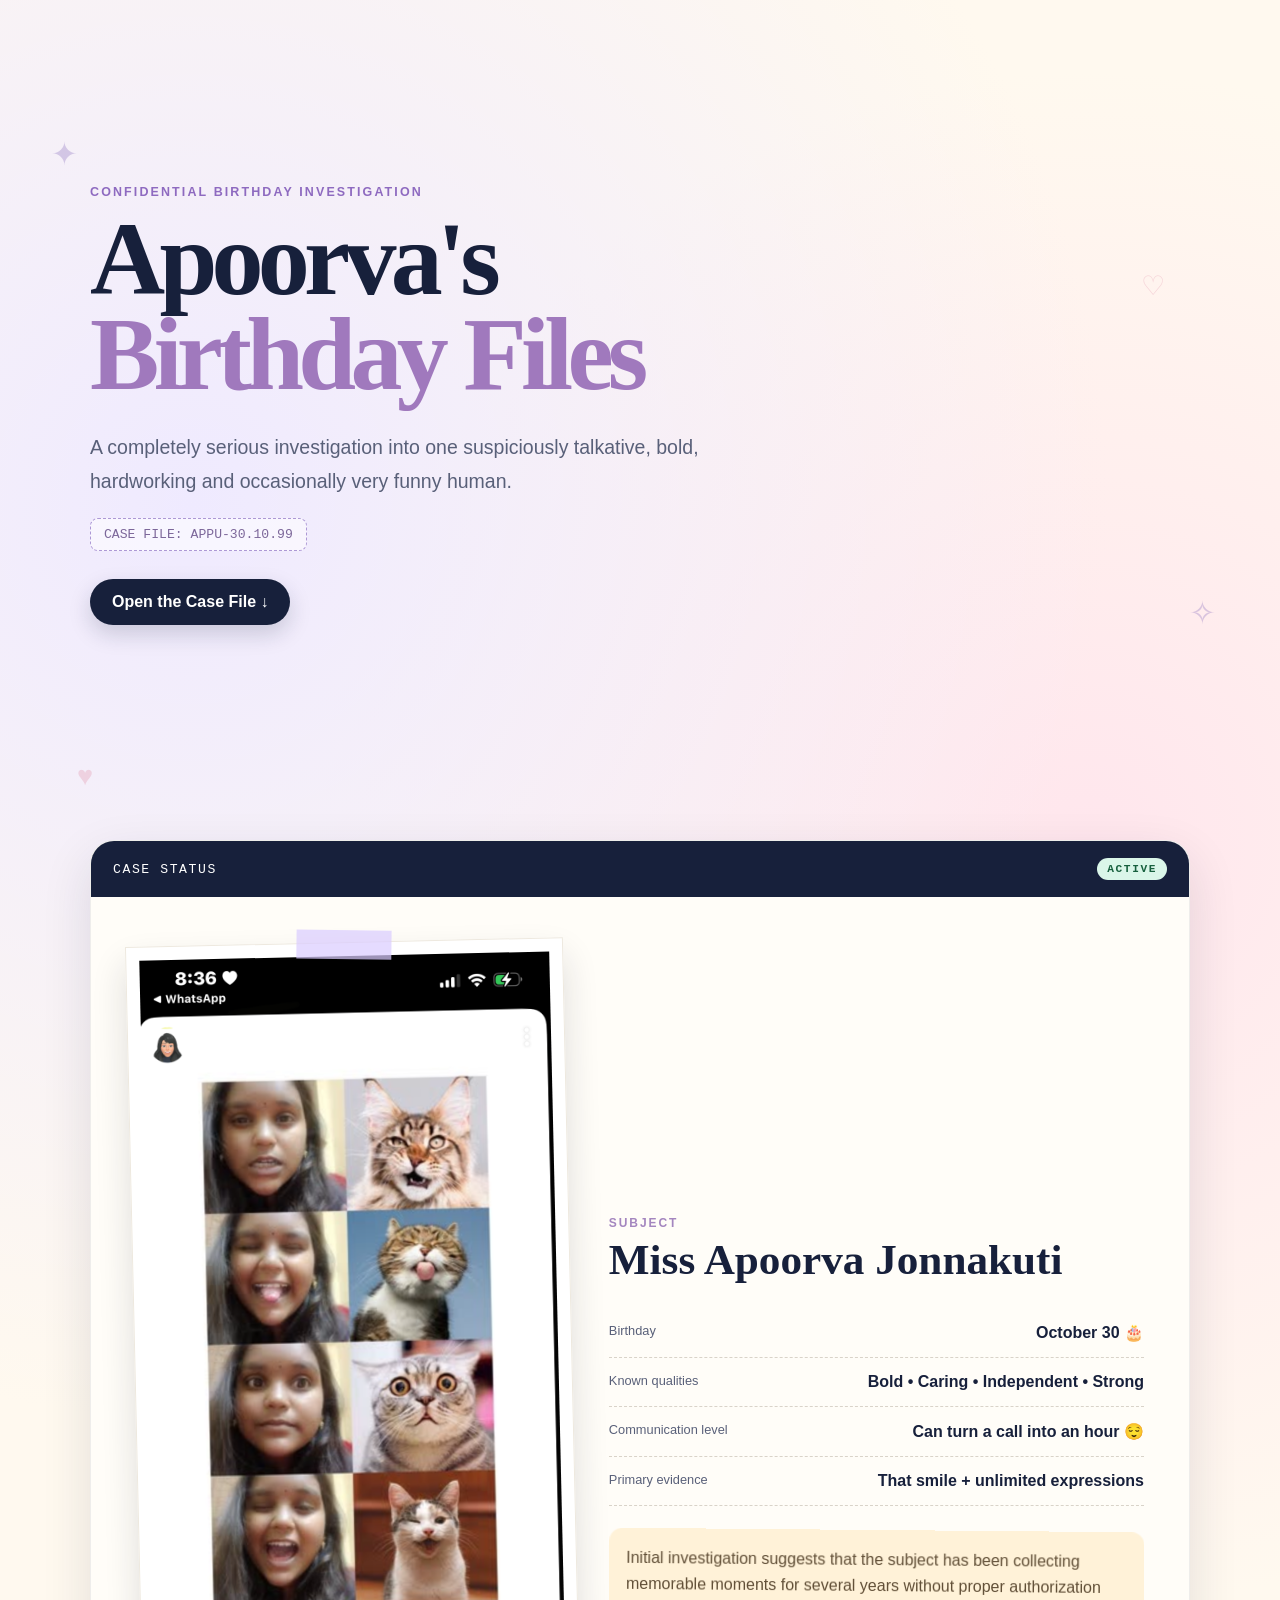
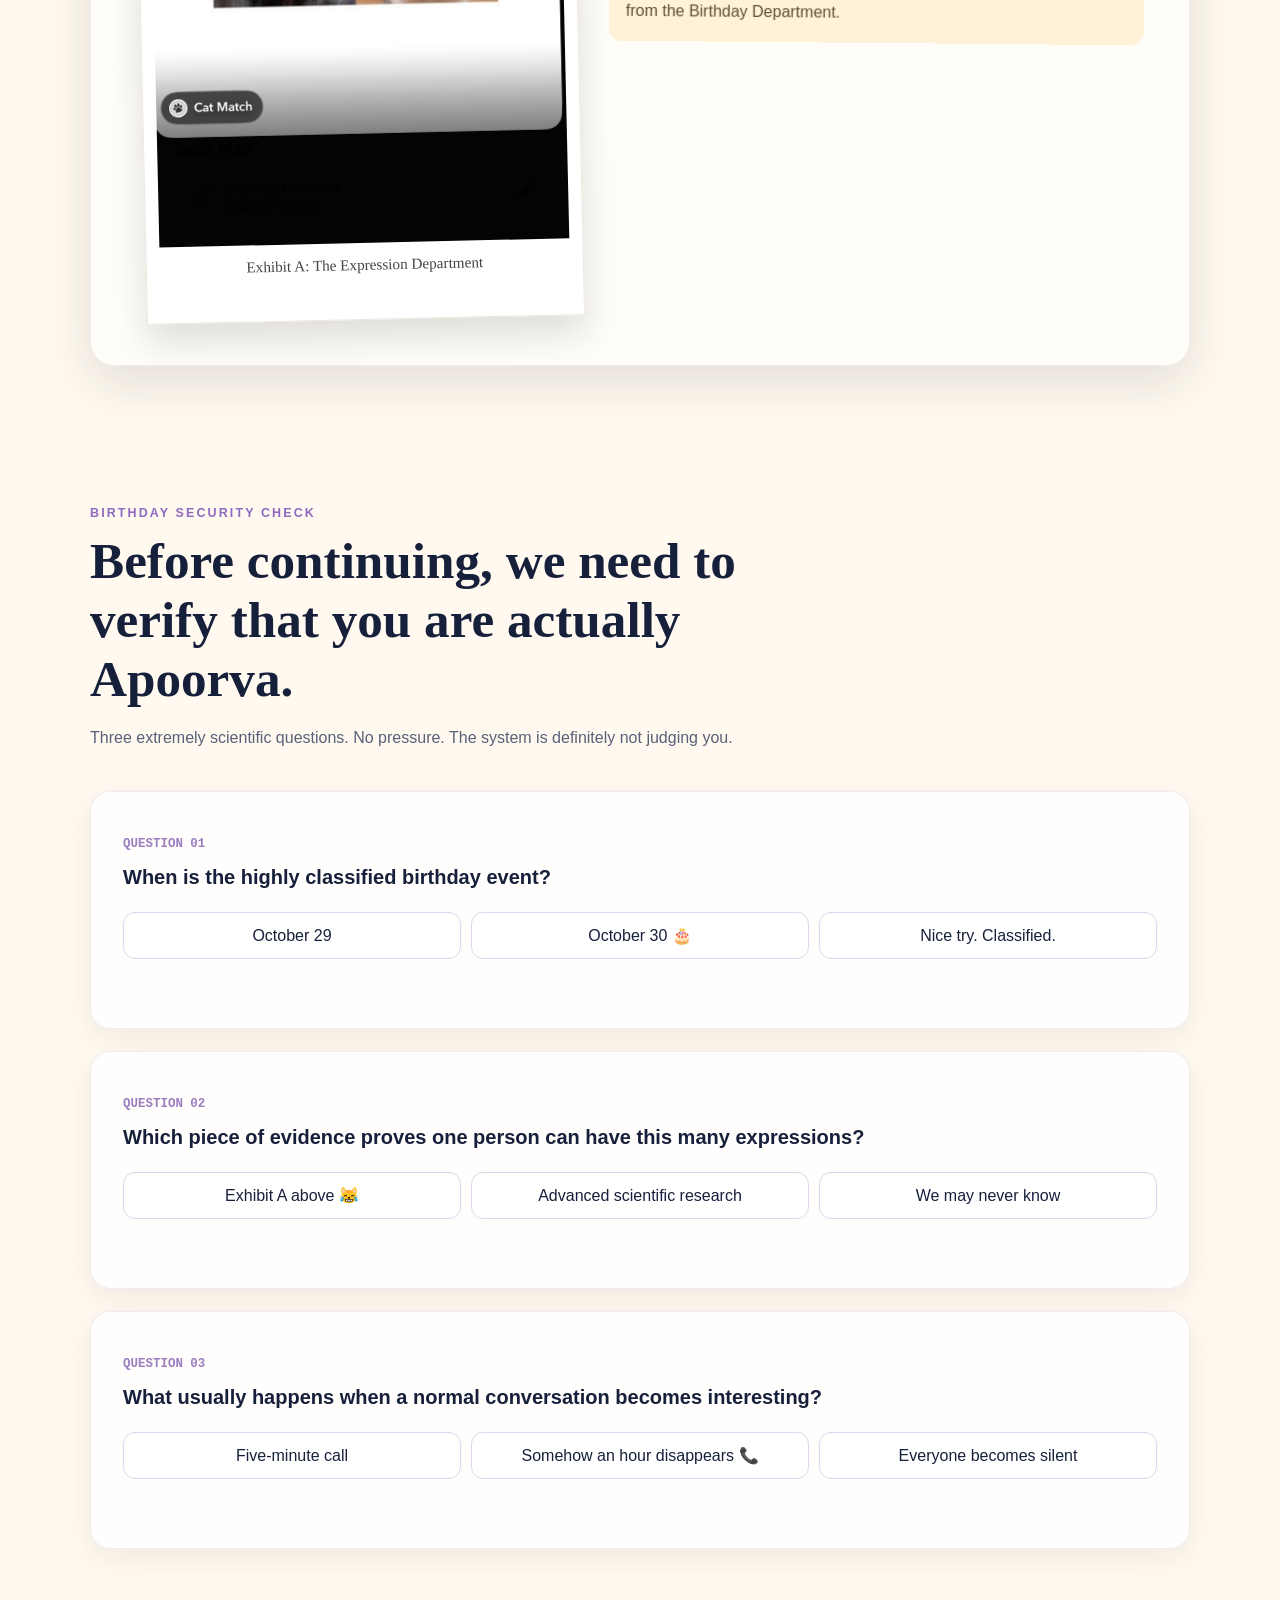
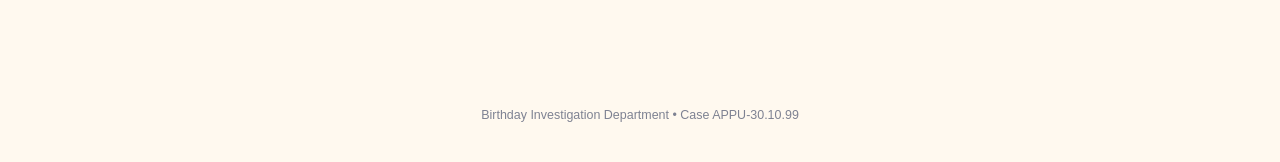
==== commit f5514163: "Restore index.html content" ====
--- a/index.html
+++ b/index.html
@@ -75,7 +75,7 @@
           <div class="case-details">
 
             <p class="small-label">SUBJECT</p>
-            <h2>Apoorva Jonnakutti</h2>
+            <h2>Miss Apoorva Jonnakuti</h2>
 
             <div class="detail-row">
               <span>Birthday</span>
@@ -84,7 +84,7 @@
 
             <div class="detail-row">
               <span>Known qualities</span>
-              <strong>Bold • Caring • Independent</strong>
+              <strong>Bold • Caring • Independent • Strong </strong>
             </div>
 
             <div class="detail-row">
--- a/css/style.css
+++ b/css/style.css
@@ -2306,3 +2306,819 @@
   }
 
 }
+
+
+/* =========================================
+   LOVE QUESTION — BIRTHDAY SURPRISE
+========================================= */
+
+.love-question-section {
+  padding: 55px 0 100px;
+  text-align: center;
+}
+
+.love-question-card {
+  max-width: 680px;
+  margin: 25px auto 0;
+  padding: 45px 30px;
+  background: rgba(255, 255, 255, 0.86);
+  border: 1px solid rgba(156, 130, 191, 0.2);
+  border-radius: 28px;
+  box-shadow: 0 20px 55px rgba(45, 34, 70, 0.09);
+}
+
+.love-heart {
+  color: #d76b98;
+  font-size: 4rem;
+  line-height: 1.2;
+  animation: lovePulse 1.5s ease-in-out infinite;
+}
+
+.love-question-card h2 {
+  margin: 15px 0;
+  font-family: Georgia, "Times New Roman", serif;
+  font-size: clamp(2rem, 6vw, 3.2rem);
+  color: #40334f;
+}
+
+.love-question {
+  margin: 22px 0 12px;
+  color: #a45b85;
+  font-family: Georgia, "Times New Roman", serif;
+  font-size: clamp(1.7rem, 5vw, 2.5rem);
+  font-weight: bold;
+}
+
+.love-subtitle {
+  color: var(--text-soft);
+  line-height: 1.7;
+}
+
+.love-buttons {
+  display: flex;
+  justify-content: center;
+  flex-wrap: wrap;
+  gap: 16px;
+  margin-top: 30px;
+}
+
+.love-btn {
+  min-width: 145px;
+  padding: 15px 28px;
+  border: none;
+  border-radius: 50px;
+  font-size: 1rem;
+  font-weight: bold;
+  cursor: pointer;
+  transition: transform 0.2s ease, box-shadow 0.2s ease;
+}
+
+.love-btn:hover {
+  transform: translateY(-3px);
+  box-shadow: 0 9px 22px rgba(50, 30, 60, 0.13);
+}
+
+.yes-btn {
+  color: white;
+  background: linear-gradient(135deg, #d66b9b, #b87bd2);
+}
+
+.no-btn {
+  color: #65516e;
+  background: #f0e9fa;
+  border: 1px solid #e1d4ef;
+}
+
+.love-response {
+  margin-top: 32px;
+  padding: 28px 22px;
+  background: linear-gradient(145deg, #fff0f6, #f3ecff);
+  border: 1px solid #f0d9eb;
+  border-radius: 22px;
+  animation: responseAppear 0.45s ease both;
+}
+
+.love-response[hidden] {
+  display: none;
+}
+
+.response-heart {
+  font-size: 2.5rem;
+  margin-bottom: 8px;
+}
+
+.love-response h3 {
+  margin: 8px 0 14px;
+  color: #92547e;
+  font-family: Georgia, serif;
+  font-size: clamp(1.5rem, 4vw, 2rem);
+}
+
+.love-response p {
+  color: #62566c;
+  line-height: 1.8;
+}
+
+.love-response .response-small {
+  margin: 20px 0 25px;
+  font-weight: 600;
+}
+
+@keyframes lovePulse {
+  0%, 100% {
+    transform: scale(1);
+  }
+
+  50% {
+    transform: scale(1.12);
+  }
+}
+
+@keyframes responseAppear {
+  from {
+    opacity: 0;
+    transform: translateY(15px);
+  }
+
+  to {
+    opacity: 1;
+    transform: translateY(0);
+  }
+}
+
+/* Mobile */
+@media (max-width: 600px) {
+  .love-question-section {
+    padding: 35px 0 65px;
+  }
+
+  .love-question-card {
+    padding: 32px 18px;
+    border-radius: 22px;
+  }
+
+  .love-buttons {
+    gap: 12px;
+  }
+
+  .love-btn {
+    min-width: 125px;
+    padding: 14px 20px;
+  }
+
+  .love-response {
+    padding: 24px 16px;
+  }
+}
+
+
+/* ==========================================
+   PAGE 4 — ROMANTIC BIRTHDAY LETTER
+========================================== */
+
+body.page-letter {
+  background:
+    radial-gradient(ellipse at 10% 10%,
+      rgba(255, 190, 215, 0.35), transparent 42%),
+    radial-gradient(ellipse at 90% 35%,
+      rgba(207, 183, 255, 0.28), transparent 42%),
+    linear-gradient(150deg, #fff8f0, #fff0f5 55%, #f8f0ff);
+
+  overflow-x: hidden;
+}
+
+/* Floating decorations */
+
+.romantic-atmosphere {
+  position: fixed;
+  inset: 0;
+  overflow: hidden;
+  pointer-events: none;
+  z-index: 0;
+}
+
+.romantic-atmosphere span {
+  position: absolute;
+  user-select: none;
+}
+
+.love-balloon {
+  font-size: 2.5rem;
+  opacity: 0.65;
+  animation: balloonFloat 9s ease-in-out infinite;
+}
+
+.balloon-one {
+  left: 3%;
+  bottom: -100px;
+  animation-delay: 0s;
+}
+
+.balloon-two {
+  right: 4%;
+  bottom: -110px;
+  animation-delay: 3s;
+}
+
+.balloon-three {
+  left: 14%;
+  bottom: -100px;
+  animation-delay: 5s;
+  font-size: 2rem;
+}
+
+.floating-love {
+  color: #e58aaf;
+  font-size: 1.7rem;
+  opacity: 0;
+  animation: heartDrift 11s linear infinite;
+}
+
+.floating-love:nth-child(4) {
+  left: 12%;
+  bottom: -30px;
+  animation-delay: 1s;
+}
+
+.floating-love:nth-child(5) {
+  left: 75%;
+  bottom: -30px;
+  animation-delay: 4s;
+}
+
+.floating-love:nth-child(6) {
+  left: 40%;
+  bottom: -30px;
+  animation-delay: 2s;
+}
+
+.floating-love:nth-child(7) {
+  left: 88%;
+  bottom: -30px;
+  animation-delay: 6s;
+}
+
+.floating-love:nth-child(8) {
+  left: 60%;
+  bottom: -30px;
+  animation-delay: 8s;
+}
+
+@keyframes balloonFloat {
+  0% {
+    transform: translateY(0) rotate(-8deg);
+  }
+  50% {
+    transform: translateY(-45vh) rotate(8deg);
+  }
+  100% {
+    transform: translateY(-115vh) rotate(-5deg);
+  }
+}
+
+@keyframes heartDrift {
+  0% {
+    transform: translateY(0) rotate(0deg) scale(.8);
+    opacity: 0;
+  }
+  15% {
+    opacity: .65;
+  }
+  80% {
+    opacity: .5;
+  }
+  100% {
+    transform: translateY(-110vh) rotate(35deg) scale(1.3);
+    opacity: 0;
+  }
+}
+
+/* Keep the actual content above the decorations */
+
+body.page-letter .page-wrapper,
+body.page-letter footer {
+  position: relative;
+  z-index: 1;
+}
+
+/* Romantic opening */
+
+.page-letter .letter-hero {
+  padding-top: 65px;
+  padding-bottom: 60px;
+  text-align: center;
+  animation: letterReveal 1s ease both;
+}
+
+.page-letter .letter-hero h1 {
+  font-family: Georgia, "Times New Roman", serif;
+  font-size: clamp(3rem, 8vw, 5.7rem);
+  line-height: 1.05;
+  letter-spacing: -0.04em;
+  color: #252441;
+}
+
+.page-letter .letter-hero h1 span {
+  display: block;
+  color: #c16c98;
+}
+
+.page-letter .letter-hero > p:last-child {
+  max-width: 620px;
+  margin: 20px auto 0;
+  color: #75647c;
+  line-height: 1.9;
+}
+
+/* Letter paper */
+
+.page-letter .letter-paper {
+  position: relative;
+  max-width: 850px;
+  margin: 30px auto 100px;
+  padding: clamp(28px, 6vw, 65px);
+  overflow: hidden;
+
+  background:
+    linear-gradient(rgba(255, 253, 248, .97),
+                    rgba(255, 251, 245, .97));
+
+  border: 1px solid #f0d9df;
+  border-radius: 5px;
+  outline: 1px solid rgba(210, 157, 177, .3);
+  outline-offset: 9px;
+
+  box-shadow:
+    0 25px 70px rgba(101, 60, 92, .12),
+    0 5px 15px rgba(101, 60, 92, .05);
+
+  animation: paperReveal 1.1s ease both;
+}
+
+/* Decorative corner hearts */
+
+.page-letter .letter-paper::before {
+  content: "♡";
+  position: absolute;
+  top: 12px;
+  right: 22px;
+  color: #e7b1c7;
+  font-family: Georgia, serif;
+  font-size: 2.5rem;
+  opacity: .7;
+}
+
+.page-letter .letter-date {
+  margin-bottom: 24px;
+  color: #a47c9c;
+  font-family: Georgia, serif;
+  font-style: italic;
+  text-align: right;
+}
+
+.page-letter .letter-paper h2 {
+  color: #252441;
+  font-family: Georgia, "Times New Roman", serif;
+  font-size: clamp(2.2rem, 6vw, 3.3rem);
+  line-height: 1.15;
+  margin: 0 0 25px;
+}
+
+.page-letter .letter-paper > p {
+  color: #575269;
+  font-family: Georgia, "Times New Roman", serif;
+  font-size: 1.04rem;
+  line-height: 2;
+  margin: 0 0 20px;
+}
+
+.page-letter .letter-signoff {
+  margin-top: 38px;
+  padding-top: 25px;
+  border-top: 1px solid #efdce5;
+  color: #9f5c83;
+  line-height: 2;
+}
+
+.page-letter .letter-signoff span,
+.page-letter .letter-signoff strong {
+  display: block;
+  font-family: Georgia, "Times New Roman", serif;
+}
+
+.page-letter .letter-signoff span {
+  font-size: 1.35rem;
+}
+
+.page-letter .letter-signoff strong {
+  font-size: 1.15rem;
+  font-style: italic;
+}
+
+/* Entrance animations */
+
+@keyframes letterReveal {
+  from {
+    opacity: 0;
+    transform: translateY(24px);
+  }
+  to {
+    opacity: 1;
+    transform: translateY(0);
+  }
+}
+
+@keyframes paperReveal {
+  from {
+    opacity: 0;
+    transform: translateY(35px) scale(.985);
+  }
+  to {
+    opacity: 1;
+    transform: translateY(0) scale(1);
+  }
+}
+
+/* Mobile adjustments */
+
+@media (max-width: 600px) {
+  .page-letter .letter-hero {
+    padding-top: 45px;
+    padding-bottom: 35px;
+  }
+
+  .page-letter .letter-paper {
+    margin: 25px auto 65px;
+    padding: 30px 23px;
+  }
+
+  .page-letter .letter-paper > p {
+    font-size: 1rem;
+    line-height: 1.9;
+  }
+
+  .love-balloon {
+    font-size: 1.8rem;
+  }
+}
+
+/* Respect reduced-motion preferences */
+
+@media (prefers-reduced-motion: reduce) {
+  .romantic-atmosphere span,
+  .page-letter .letter-hero,
+  .page-letter .letter-paper {
+    animation: none !important;
+  }
+}
+
+
+/* ==========================================
+   BIRTHDAY CAKE AND CANDLE ANIMATION
+========================================== */
+
+.birthday-cake-surprise {
+  position: relative;
+  margin: 30px auto 100px;
+  padding: 45px 20px;
+  text-align: center;
+  border-radius: 28px;
+
+  background:
+    radial-gradient(ellipse at top, #fff 0%, transparent 70%),
+    linear-gradient(140deg, #ffe6ef, #f0e5ff, #fff0d9);
+  border: 1px solid rgba(222, 164, 199, .3);
+  box-shadow: 0 20px 55px rgba(104, 66, 115, .08);
+}
+
+.birthday-cake-surprise h2 {
+  margin: 12px 0;
+  color: #39304e;
+  font-family: Georgia, serif;
+  font-size: clamp(2rem, 5vw, 3rem);
+}
+
+.cake-intro,
+.cake-message {
+  color: #76657e;
+  line-height: 1.8;
+}
+
+.cake-button {
+  display: flex;
+  flex-direction: column;
+  align-items: center;
+  width: 100%;
+  max-width: 360px;
+  margin: 25px auto 0;
+  padding: 20px 15px;
+  background: rgba(255, 255, 255, .55);
+  border: 1px solid rgba(216, 166, 199, .4);
+  border-radius: 24px;
+  cursor: pointer;
+}
+
+.cake-scene {
+  position: relative;
+  display: block;
+  width: 220px;
+  height: 180px;
+}
+
+.cake-base {
+  position: absolute;
+  left: 15px;
+  bottom: 10px;
+  width: 190px;
+  height: 18px;
+  border-radius: 50%;
+  background: #c7a6db;
+  box-shadow: 0 8px 15px rgba(104, 66, 115, .15);
+}
+
+.cake-body {
+  position: absolute;
+  left: 30px;
+  bottom: 27px;
+  width: 160px;
+  height: 78px;
+  overflow: hidden;
+  border-radius: 12px 12px 22px 22px;
+  background: linear-gradient(90deg, #f49abc, #ffd0df, #ed8cb2);
+  box-shadow: inset -10px 0 0 rgba(177, 72, 129, .12);
+}
+
+.cake-top {
+  position: absolute;
+  z-index: 2;
+  left: 30px;
+  bottom: 90px;
+  width: 160px;
+  height: 28px;
+  border-radius: 50%;
+  background: #fff0f7;
+  border: 2px solid #f7c6dc;
+}
+
+.cake-icing {
+  position: absolute;
+  top: 8px;
+  left: 0;
+  width: 100%;
+  height: 18px;
+  border-bottom: 5px dotted #d76599;
+}
+
+.cake-decoration {
+  position: absolute;
+  top: 35px;
+  width: 100%;
+  color: #fff8ff;
+  font-size: 1.1rem;
+  letter-spacing: 8px;
+  text-align: center;
+}
+
+.cake-candle {
+  position: absolute;
+  z-index: 3;
+  bottom: 115px;
+  width: 10px;
+  height: 42px;
+  border-radius: 4px 4px 1px 1px;
+  background: repeating-linear-gradient(
+    135deg,
+    #fff6ba 0 5px,
+    #f3a2c3 5px 10px
+  );
+}
+
+.candle-left {
+  left: 76px;
+}
+
+.candle-middle {
+  left: 105px;
+  height: 50px;
+}
+
+.candle-right {
+  left: 134px;
+}
+
+.candle-flame {
+  position: absolute;
+  left: 1px;
+  top: -17px;
+  width: 8px;
+  height: 15px;
+  border-radius: 50% 50% 45% 45%;
+  background: #ffb52e;
+  box-shadow: 0 0 13px 5px rgba(255, 183, 56, .3);
+  transform-origin: center bottom;
+  animation: candleFlicker .65s ease-in-out infinite alternate;
+}
+
+@keyframes candleFlicker {
+  from {
+    transform: rotate(-7deg) scale(.9);
+  }
+  to {
+    transform: rotate(7deg) scale(1.08);
+  }
+}
+
+.cake-button-label {
+  display: inline-block;
+  margin-top: 8px;
+  color: #a45b85;
+  font-weight: 600;
+}
+
+.cake-message {
+  max-width: 480px;
+  margin: 24px auto 0;
+  padding: 0 12px;
+}
+
+.birthday-cake-surprise.blown-out .candle-flame {
+  opacity: 0;
+  transform: scale(0);
+  animation: none;
+}
+
+.birthday-cake-surprise.blown-out .cake-message {
+  color: #a34e81;
+  font-weight: 600;
+  animation: letterReveal .7s ease both;
+}
+
+@media (prefers-reduced-motion: reduce) {
+  .candle-flame {
+    animation: none;
+  }
+}
+
+/* -------------- OPTIONAL ----------------*/
+
+/* Romantic photo gallery styling */
+
+.page-letter .final-photo,
+.page-letter .birthday-photo {
+  overflow: hidden;
+  border: 1px solid #f0dce5;
+  border-radius: 18px;
+  background: #fffdf9;
+  box-shadow: 0 12px 30px rgba(80, 50, 80, .10);
+  transition: transform .3s ease, box-shadow .3s ease;
+}
+
+.page-letter .final-photo img,
+.page-letter .birthday-photo img {
+  display: block;
+  width: 100%;
+  height: auto;
+  object-fit: contain;
+}
+
+.page-letter .final-photo:hover,
+.page-letter .birthday-photo:hover {
+  transform: translateY(-5px);
+  box-shadow: 0 18px 38px rgba(80, 50, 80, .16);
+}
+
+.page-letter .final-photo figcaption,
+.page-letter .birthday-photo figcaption {
+  padding: 14px 16px;
+  color: #80667d;
+  font-family: Georgia, serif;
+  font-style: italic;
+  line-height: 1.6;
+}
+
+@media (prefers-reduced-motion: reduce) {
+  .page-letter .final-photo,
+  .page-letter .birthday-photo {
+    transition: none;
+  }
+}
+
+
+/* ==========================================
+   FINAL LETTER — COLORFUL ROMANTIC PAPER
+   Add at the VERY END of css/style.css
+========================================== */
+
+body.page-letter {
+  background:
+    radial-gradient(ellipse at 8% 12%,
+      rgba(255, 177, 207, 0.45), transparent 38%),
+    radial-gradient(ellipse at 92% 38%,
+      rgba(192, 166, 255, 0.35), transparent 40%),
+    linear-gradient(145deg, #fff5f5, #fff0e5 45%, #f5edff);
+}
+
+/* Colourful letter paper */
+
+.page-letter .letter-paper {
+  position: relative;
+  max-width: 850px;
+  margin: 35px auto 100px;
+  padding: clamp(28px, 6vw, 65px);
+
+  background:
+    radial-gradient(ellipse at 0% 0%,
+      rgba(255, 221, 235, 0.7), transparent 42%),
+    radial-gradient(ellipse at 100% 100%,
+      rgba(229, 216, 255, 0.65), transparent 45%),
+    linear-gradient(135deg, #fffaf1, #fff5f9 55%, #faf4ff);
+
+  border: 1px solid #efcddd;
+  border-radius: 12px;
+
+  box-shadow:
+    0 25px 65px rgba(140, 82, 125, 0.14),
+    0 5px 18px rgba(120, 83, 133, 0.07);
+
+  outline: 1px solid rgba(222, 160, 192, 0.35);
+  outline-offset: 7px;
+}
+
+/* Delicate decorative corner */
+
+.page-letter .letter-paper::before {
+  content: "♡";
+  position: absolute;
+  top: 10px;
+  right: 22px;
+  color: #dc8eb3;
+  font-family: Georgia, serif;
+  font-size: 2.6rem;
+  opacity: 0.8;
+  pointer-events: none;
+}
+
+/* Date */
+
+.page-letter .letter-date {
+  color: #a46b96;
+  font-family: Georgia, serif;
+  font-style: italic;
+}
+
+/* Greeting */
+
+.page-letter .letter-paper h2 {
+  color: #302743;
+  font-family: Georgia, "Times New Roman", serif;
+  font-size: clamp(2.2rem, 6vw, 3.3rem);
+  line-height: 1.2;
+}
+
+/* Letter text */
+
+.page-letter .letter-paper > p {
+  color: #554c64;
+  font-family: Georgia, "Times New Roman", serif;
+  font-size: 1.05rem;
+  line-height: 2;
+  margin-bottom: 21px;
+}
+
+/* Birthday sign-off */
+
+.page-letter .letter-signoff {
+  margin-top: 38px;
+  padding-top: 24px;
+  border-top: 1px solid #ebcadd;
+  color: #ad5788;
+  line-height: 2;
+}
+
+.page-letter .letter-signoff span {
+  color: #bd5d91;
+  font-family: Georgia, serif;
+  font-size: 1.4rem;
+}
+
+.page-letter .letter-signoff strong {
+  color: #80618e;
+  font-family: Georgia, serif;
+  font-style: italic;
+  font-size: 1.15rem;
+}
+
+/* Mobile */
+
+@media (max-width: 600px) {
+  .page-letter .letter-paper {
+    margin: 25px auto 65px;
+    padding: 32px 23px;
+    border-radius: 10px;
+  }
+
+  .page-letter .letter-paper > p {
+    font-size: 1rem;
+    line-height: 1.9;
+  }
+}
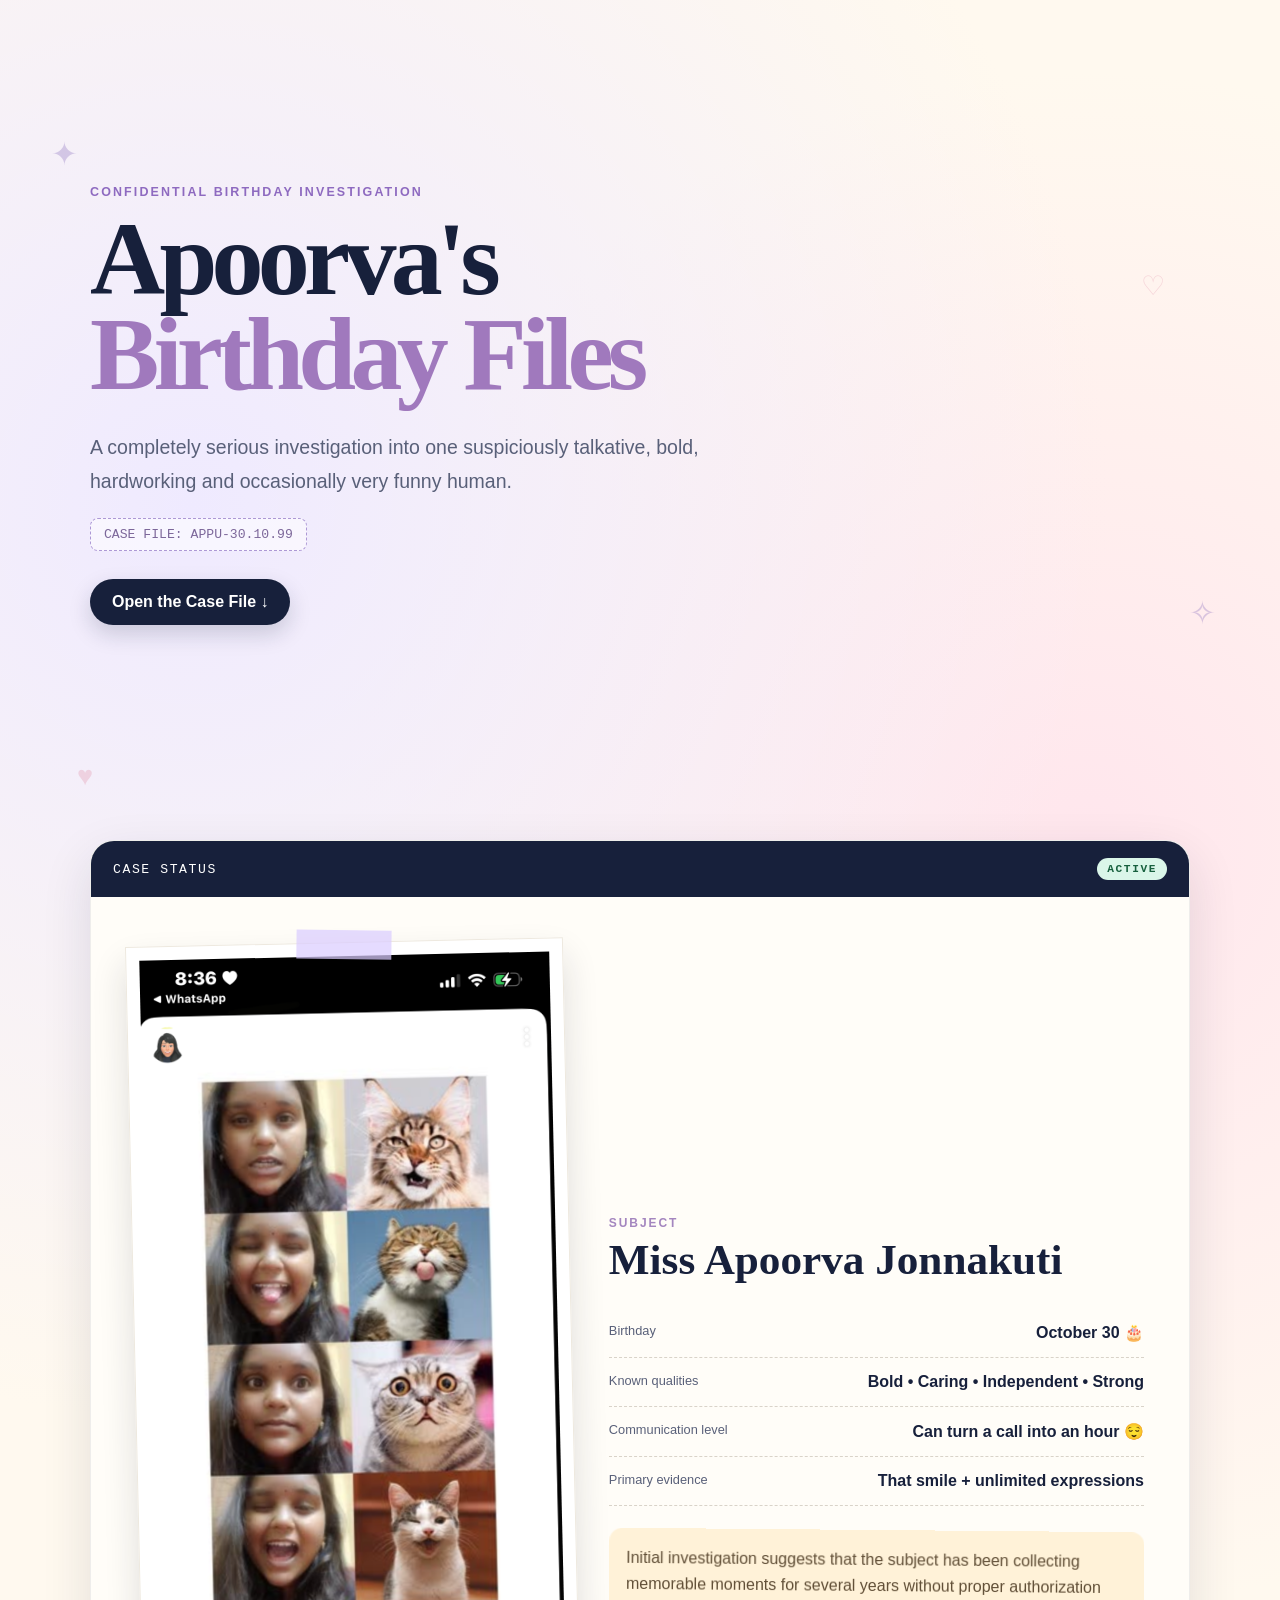
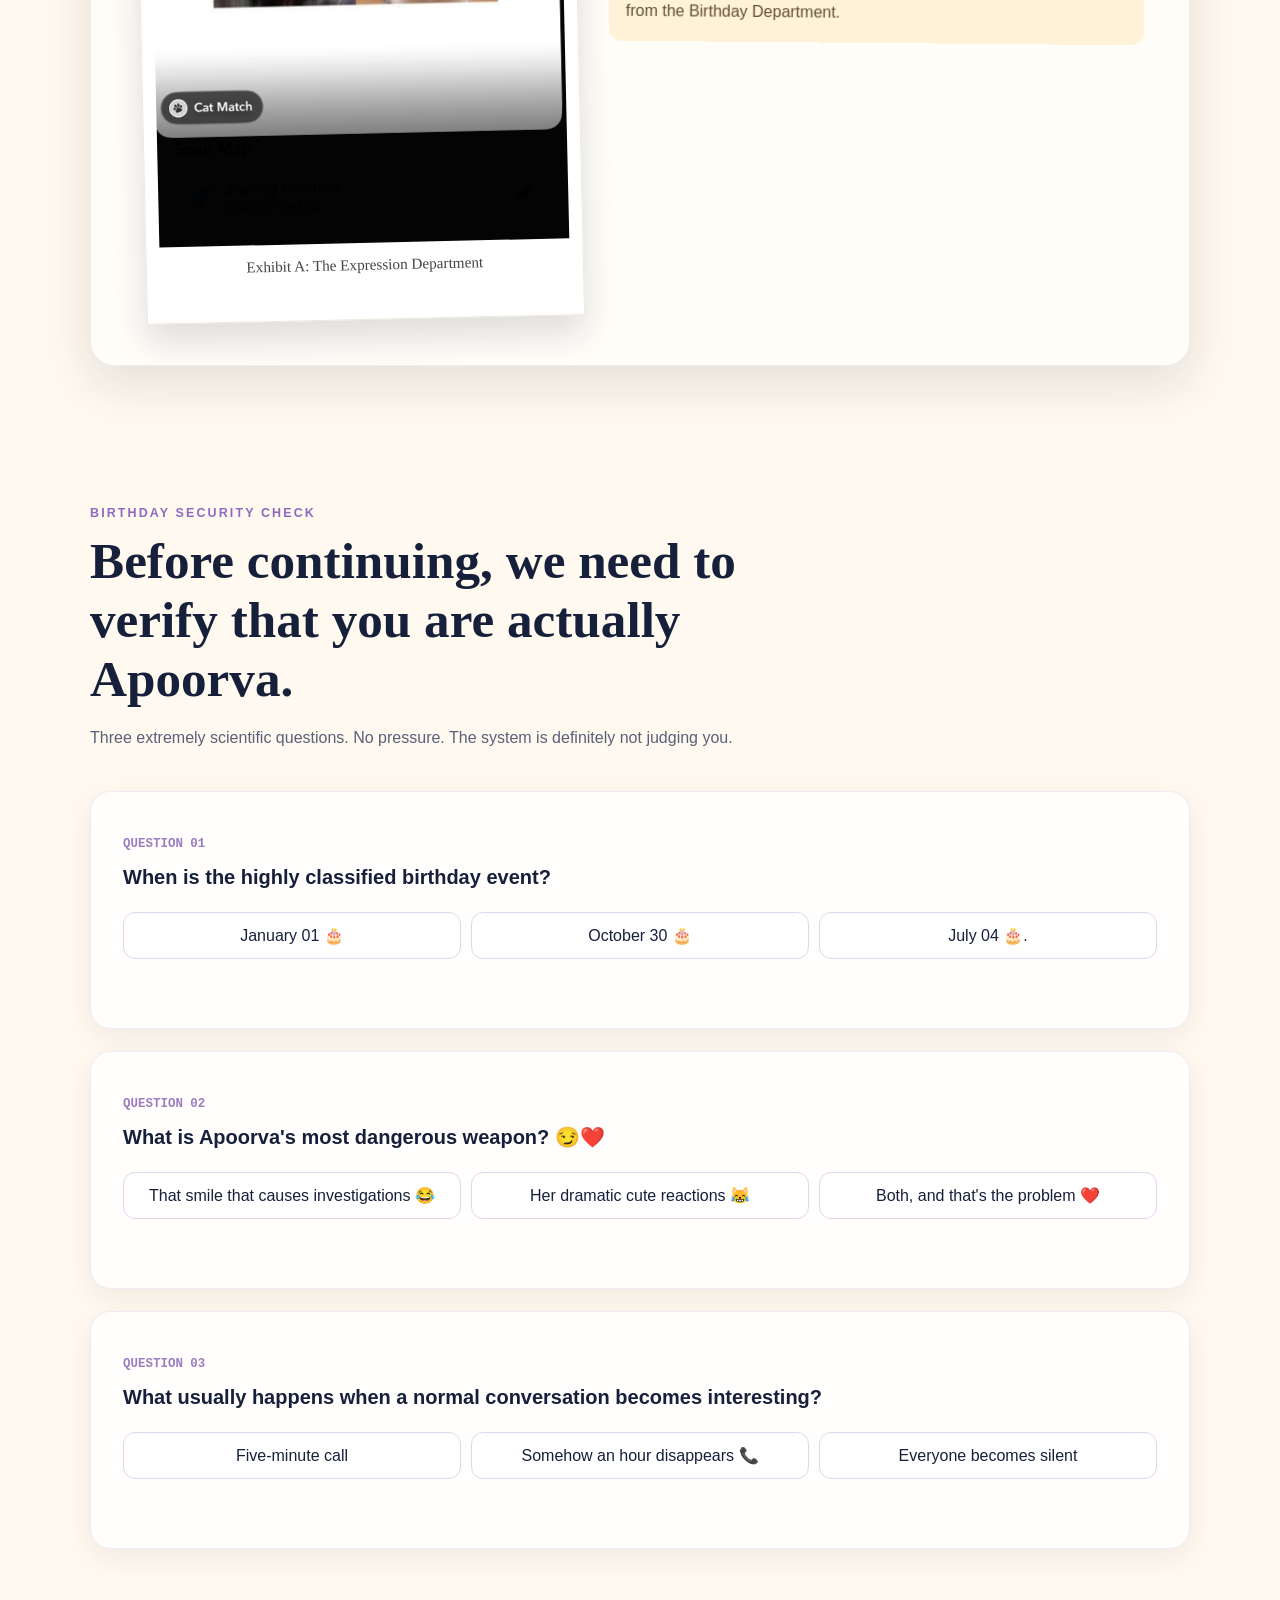
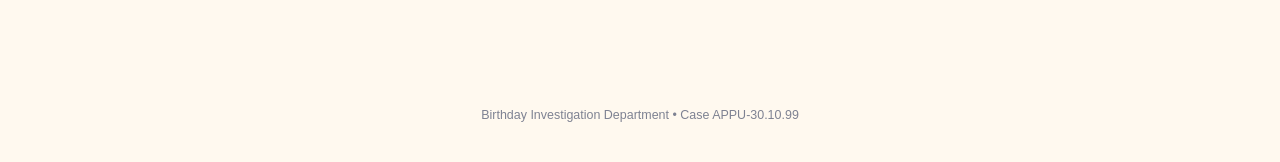
==== commit a9c85acd: "Fix HTML structure and update quiz questions" ====
--- a/index.html
+++ b/index.html
@@ -141,7 +141,7 @@
         <div class="answers">
 
           <button class="answer-btn" data-correct="false">
-            October 29
+            January 01 🎂
           </button>
 
           <button class="answer-btn" data-correct="true">
@@ -149,7 +149,7 @@
           </button>
 
           <button class="answer-btn" data-correct="false">
-            Nice try. Classified.
+            July 04 🎂.
           </button>
 
         </div>
@@ -165,22 +165,21 @@
         <p class="question-number">QUESTION 02</p>
 
         <h3>
-          Which piece of evidence proves one person can have
-          this many expressions?
+          What is Apoorva's most dangerous weapon? 😏❤️
         </h3>
 
         <div class="answers">
 
           <button class="answer-btn" data-correct="true">
-            Exhibit A above 😹
-          </button>
-
-          <button class="answer-btn" data-correct="false">
-            Advanced scientific research
-          </button>
-
-          <button class="answer-btn" data-correct="false">
-            We may never know
+            That smile that causes investigations 😂
+          </button>
+
+          <button class="answer-btn" data-correct="false">
+            Her dramatic cute reactions 😹
+          </button>
+
+          <button class="answer-btn" data-correct="false">
+            Both, and that's the problem ❤️
           </button>
 
         </div>
